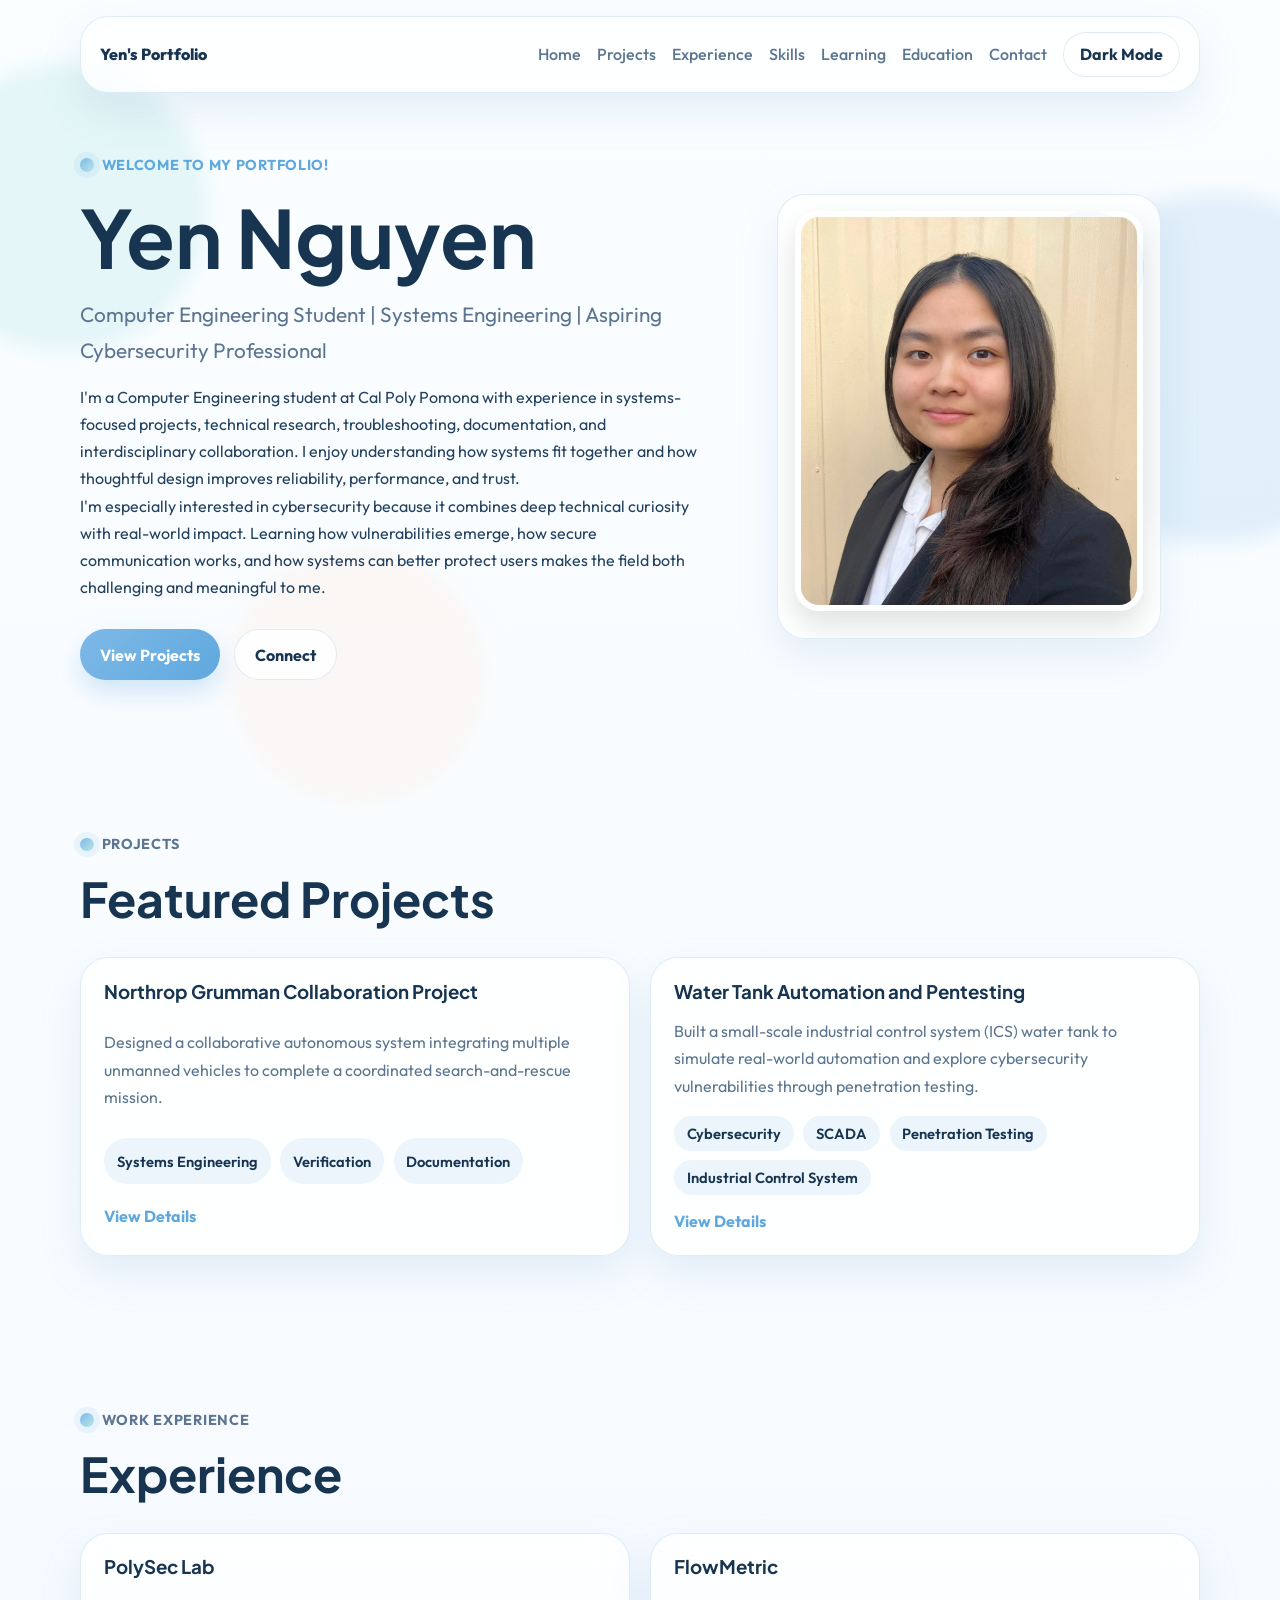
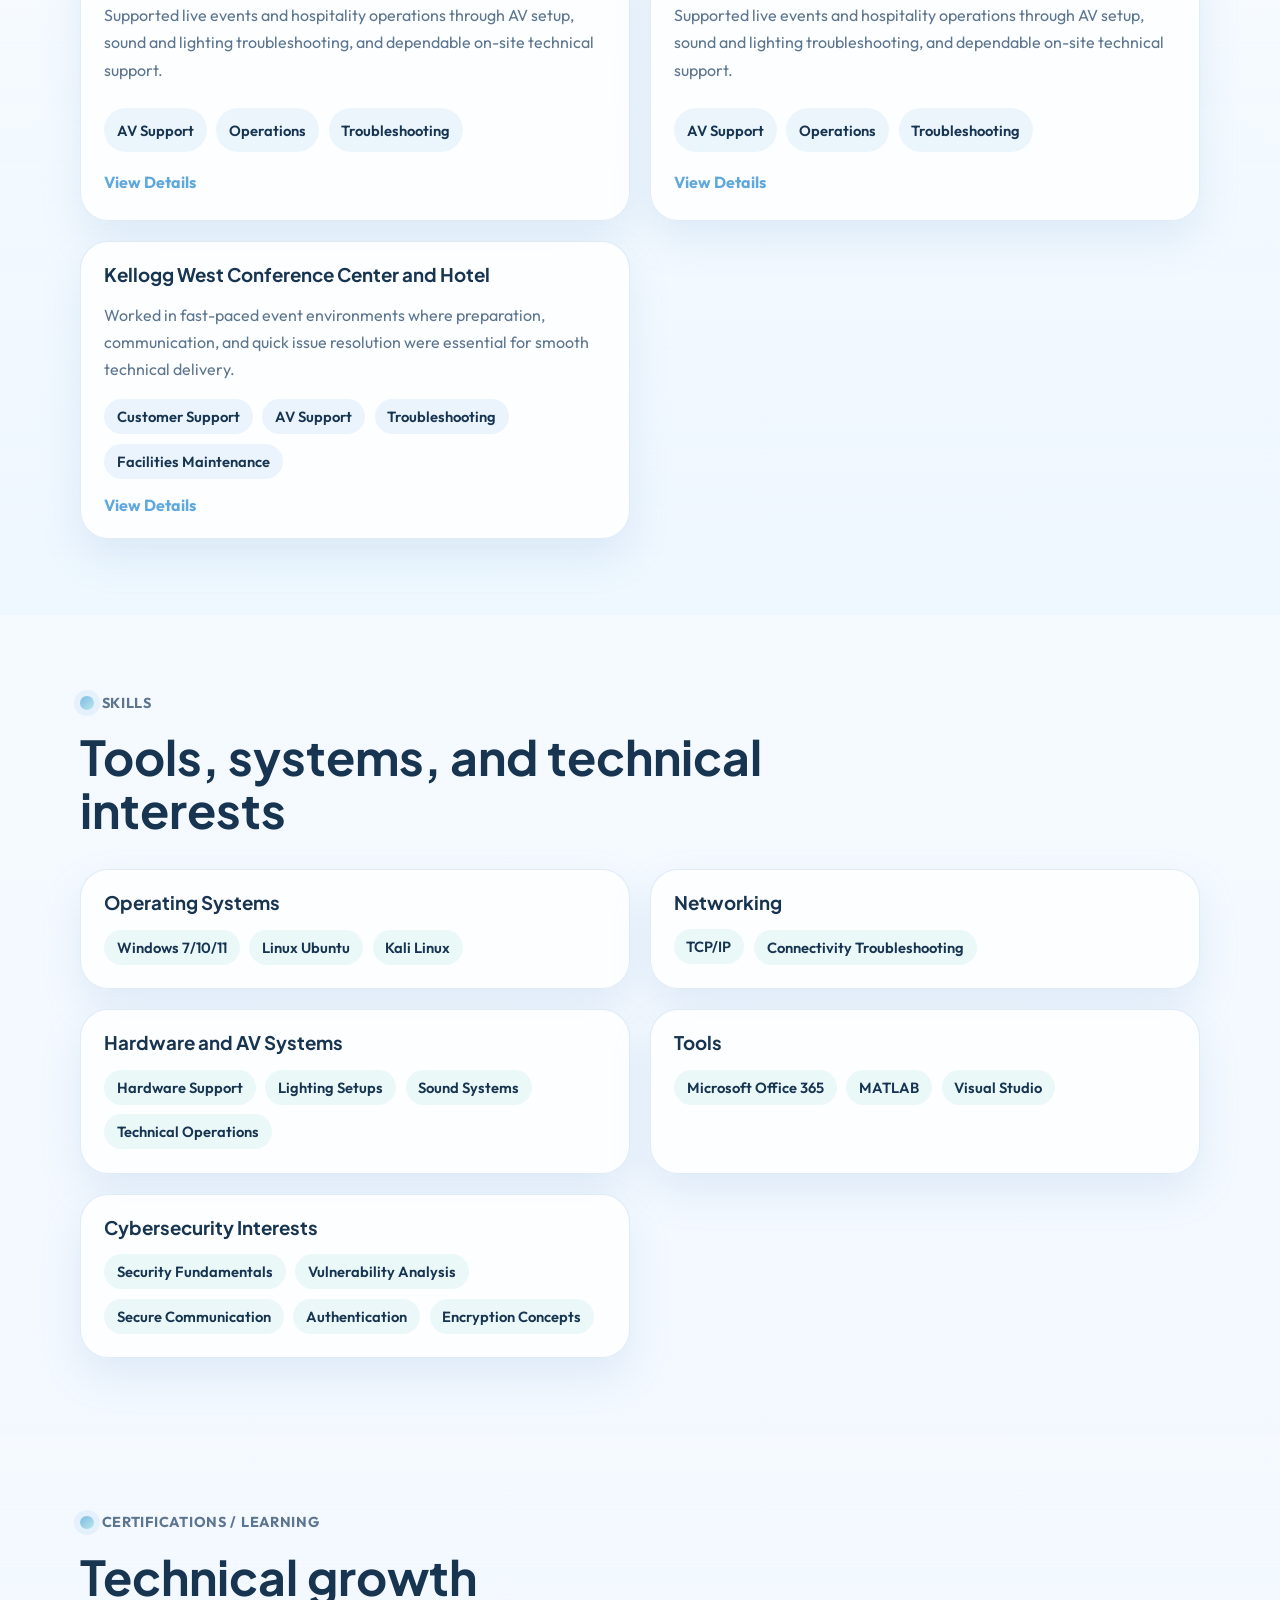
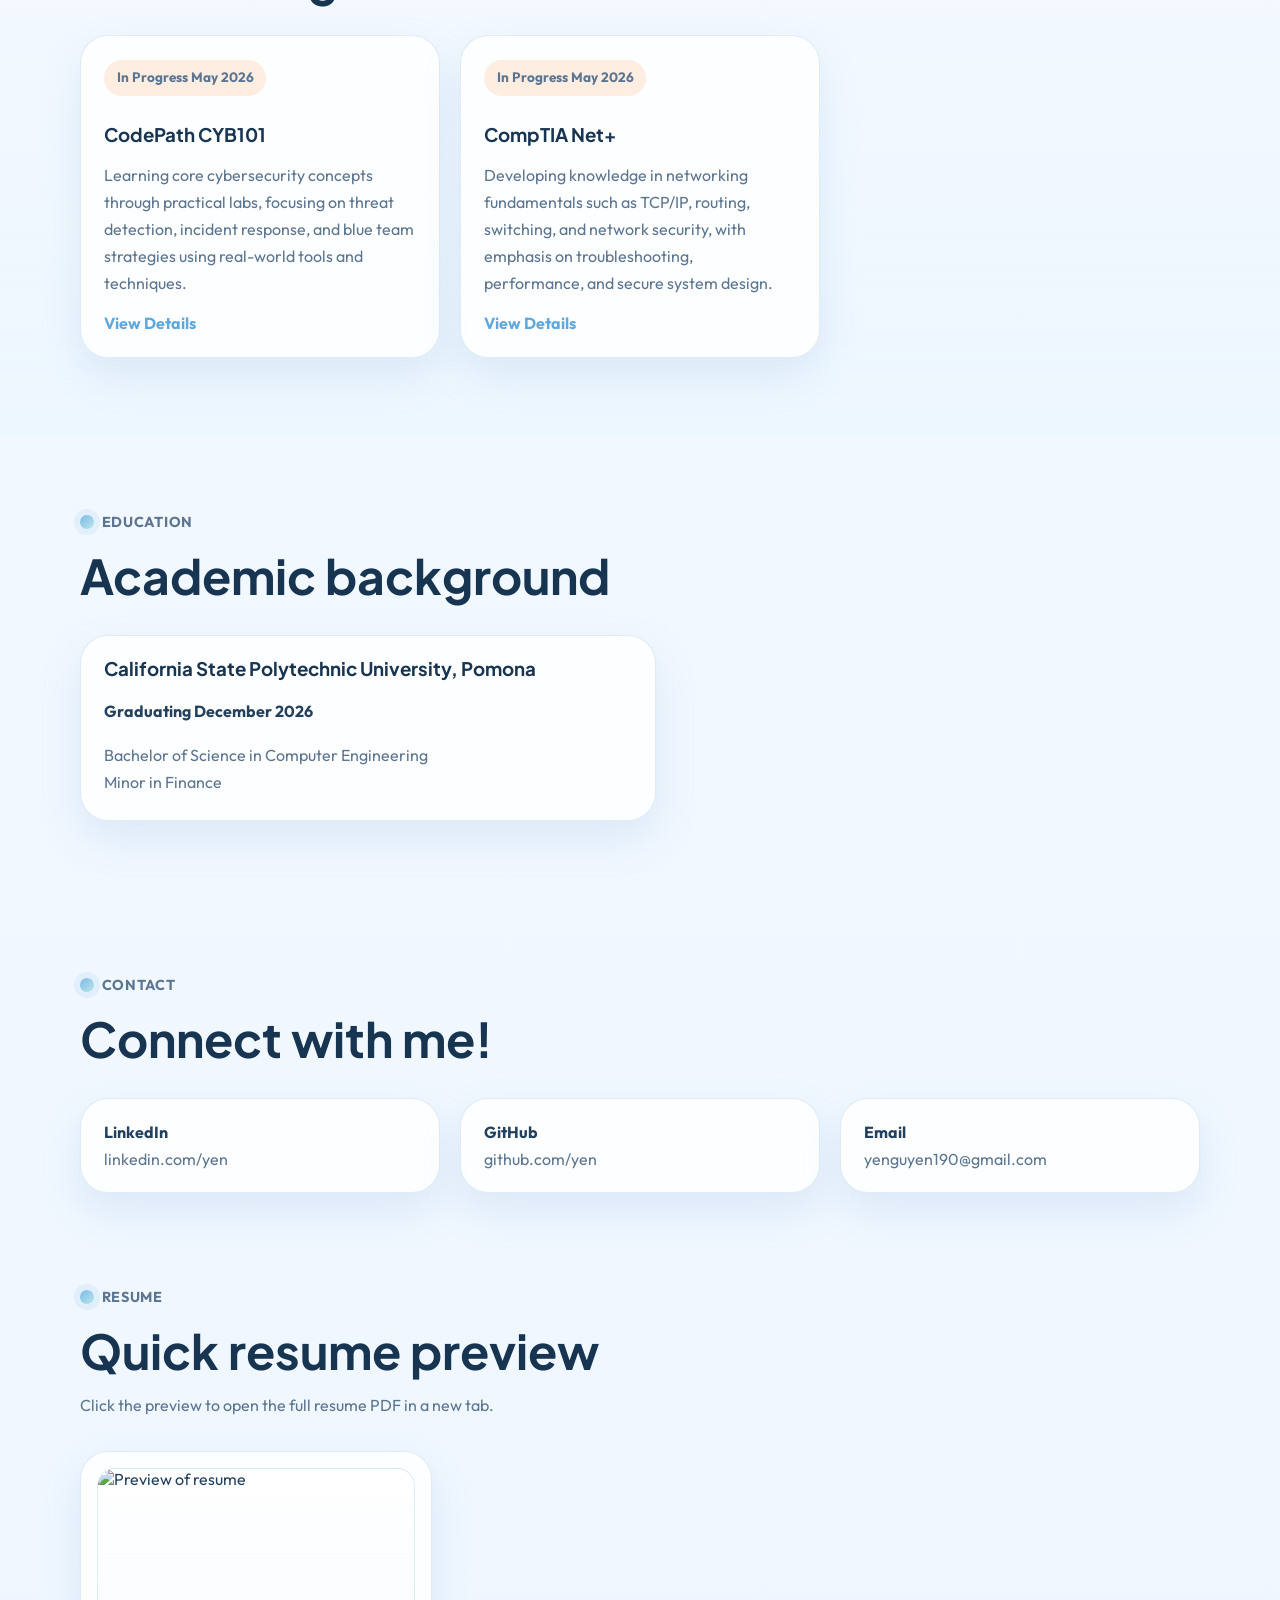
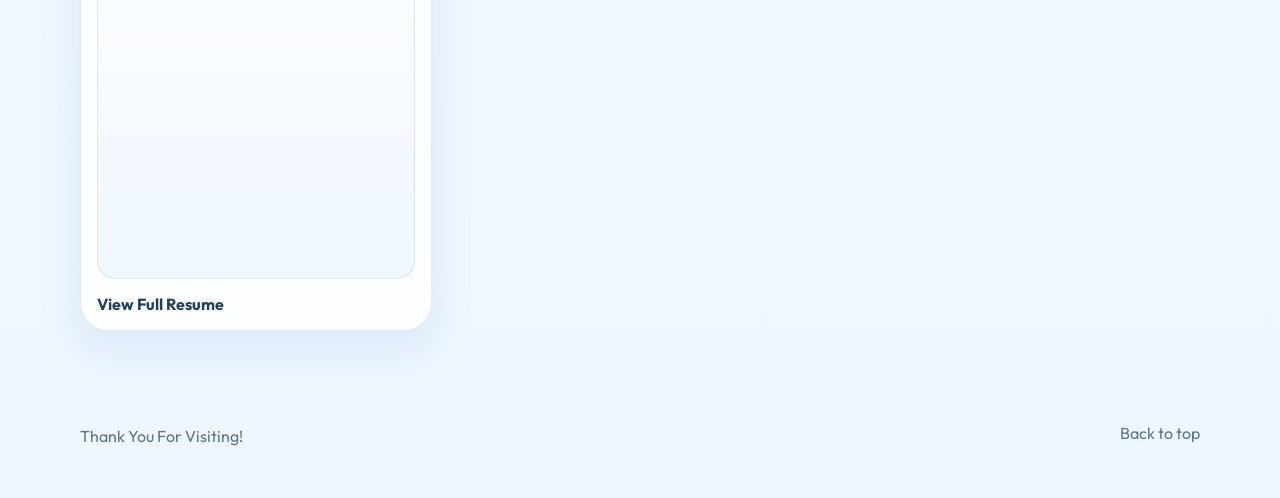
==== portfolio/index.html @ 284ea5b6 "Add files via upload" ====
<!doctype html>
<html lang="en">
  <head>
    <meta charset="UTF-8" />
    <meta name="viewport" content="width=device-width, initial-scale=1.0" />
    <meta
      name="description"
      content="Portfolio Website"
    />
    <title>Yen Nguyen Portfolio</title>
    <link rel="preconnect" href="https://fonts.googleapis.com" />
    <link rel="preconnect" href="https://fonts.gstatic.com" crossorigin />
    <link
      href="https://fonts.googleapis.com/css2?family=Outfit:wght@300;400;500;600;700&family=Plus+Jakarta+Sans:wght@500;700;800&display=swap"
      rel="stylesheet"
    />
    <link rel="stylesheet" href="./style.css" />
  </head>
  <body>
    <div class="page-bg" aria-hidden="true">
      <span class="blob blob-one"></span>
      <span class="blob blob-two"></span>
      <span class="blob blob-three"></span>
    </div>

    <header class="site-header">
      <nav class="nav container" aria-label="Primary">
        <a class="brand" href="#home">Yen's Portfolio</a>
        <div class="nav-links" id="nav-links">
          <a href="#home">Home</a>
          <a href="#projects">Projects</a>
          <a href="#experience">Experience</a>
          <a href="#skills">Skills</a>
          <a href="#learning">Learning</a>
          <a href="#education">Education</a>
          <a href="#contact">Contact</a>
        </div>
        <div class="nav-actions">
          <button class="theme-toggle" type="button" aria-label="Toggle color theme">
            <span class="theme-toggle-text">Dark Mode</span>
          </button>
          <button class="menu-toggle" type="button" aria-expanded="false" aria-controls="nav-links">
            <span></span>
            <span></span>
            <span></span>
            <span class="sr-only">Open navigation</span>
          </button>
        </div>
      </nav>
    </header>

    <main>
      <section class="hero section" id="home">
        <div class="container hero-layout">
          <div class="hero-copy">
            <p class="eyebrow">Welcome to my portfolio!</p>
            <h1>Yen Nguyen</h1>
            <p class="hero-title">
              Computer Engineering Student | Systems Engineering | Aspiring Cybersecurity Professional
            </p>
            <p class="hero-text">
              I'm a Computer Engineering student at Cal Poly Pomona with experience in systems-focused
              projects, technical research, troubleshooting, documentation, and interdisciplinary
              collaboration. I enjoy understanding how systems fit together and how thoughtful design
              improves reliability, performance, and trust.
            </p>
            <p class="hero-text">
              I'm especially interested in cybersecurity because it combines deep technical curiosity
              with real-world impact. Learning how vulnerabilities emerge, how secure communication
              works, and how systems can better protect users makes the field both challenging and
              meaningful to me.
            </p>
            <div class="hero-actions">
              <a class="button button-primary" href="#projects">View Projects</a>
              <a class="button button-secondary" href="#contact">Connect</a>
            </div>
          </div>

          <div class="hero-art" aria-hidden="true">
            <div class="avatar-card">
              <div class="avatar-circle"></div>
              <img
                class="avatar-headshot"
                src="./images/headshot/Headshot1.jpg"
                alt="Headshot of Yen Nguyen"
              />
            </div>
          </div>
        </div>
      </section>

      <section class="section" id="projects">
        <div class="container">
          <div class="section-heading">
            <p class="eyebrow">Projects</p>
            <h2>Featured Projects</h2>
          </div>

          <div class="projects-grid">
            <article class="project-card">
              <h3>Northrop Grumman Collaboration Project</h3>
              <p>
               Designed a collaborative autonomous system integrating multiple unmanned vehicles to complete a coordinated search-and-rescue mission.
              </p>
              <div class="tags">
                <span>Systems Engineering</span>
                <span>Verification</span>
                <span>Documentation</span>
              </div>
              <button class="project-button" type="button" data-collection="projects" data-key="northrop">View Details</button>
            </article>

            <article class="project-card">
              <h3>Water Tank Automation and Pentesting </h3>
              <p>
                Built a small-scale industrial control system (ICS) water tank to simulate real-world automation and explore cybersecurity vulnerabilities through penetration testing.
              </p>
              <div class="tags">
                <span>Cybersecurity</span>
                <span>SCADA</span>
                <span>Penetration Testing</span>
                <span>Industrial Control System</span>
              </div>
              <button class="project-button" type="button" data-collection="projects" data-key="WaterTank">View Details</button>
            </article>

          
          </div>
        </div>
      </section>

      <section class="section section-soft" id="experience">
        <div class="container">
          <div class="section-heading">
            <p class="eyebrow">Work Experience</p>
            <h2>Experience</h2>
          </div>

          <div class="projects-grid">
            <article class="project-card">
              <h3>PolySec Lab</h3>
              <p>
                Supported live events and hospitality operations through AV setup, sound and lighting
                troubleshooting, and dependable on-site technical support.
              </p>
              <div class="tags">
                <span>AV Support</span>
                <span>Operations</span>
                <span>Troubleshooting</span>
              </div>
              <button class="project-button" type="button" data-collection="experience" data-key="PolySec">
                View Details
              </button>
            </article>
            
            <article class="project-card">
              <h3>FlowMetric</h3>
              <p>
                Supported live events and hospitality operations through AV setup, sound and lighting
                troubleshooting, and dependable on-site technical support.
              </p>
              <div class="tags">
                <span>AV Support</span>
                <span>Operations</span>
                <span>Troubleshooting</span>
              </div>
              <button class="project-button" type="button" data-collection="experience" data-key="FlowMetric">
                View Details
              </button>
            </article>

            <article class="project-card">
              <h3>Kellogg West Conference Center and Hotel</h3>
              <p>
                Worked in fast-paced event environments where preparation, communication, and quick
                issue resolution were essential for smooth technical delivery.
              </p>
              <div class="tags">
                <span>Customer Support</span>
                <span>AV Support</span>
                <span>Troubleshooting</span>
                <span>Facilities Maintenance</span>
              </div>
              <button class="project-button" type="button" data-collection="experience" data-key="kelloggWork">
                View Details
              </button>
            </article>
          </div>
        </div>
      </section>

      <section class="section" id="skills">
        <div class="container">
          <div class="section-heading">
            <p class="eyebrow">Skills</p>
            <h2>Tools, systems, and technical interests</h2>
          </div>
          <div class="skills-grid">
            <article class="content-card">
              <h3>Operating Systems</h3>
              <div class="tags tags-soft">
                <span>Windows 7/10/11</span>
                <span>Linux Ubuntu</span>
                <span>Kali Linux</span>
              </div>
            </article>
            <article class="content-card">
              <h3>Networking</h3>
              <div class="tags tags-soft">
                <span>TCP/IP</span>
                <span>Connectivity Troubleshooting</span>
              </div>
            </article>
            <article class="content-card">
              <h3>Hardware and AV Systems</h3>
              <div class="tags tags-soft">
                <span>Hardware Support</span>
                <span>Lighting Setups</span>
                <span>Sound Systems</span>
                <span>Technical Operations</span>
              </div>
            </article>
            <article class="content-card">
              <h3>Tools</h3>
              <div class="tags tags-soft">
                <span>Microsoft Office 365</span>
                <span>MATLAB</span>
                <span>Visual Studio</span>
              </div>
            </article>
            <article class="content-card">
              <h3>Cybersecurity Interests</h3>
              <div class="tags tags-soft">
                <span>Security Fundamentals</span>
                <span>Vulnerability Analysis</span>
                <span>Secure Communication</span>
                <span>Authentication</span>
                <span>Encryption Concepts</span>
              </div>
            </article>
          </div>
        </div>
      </section>

      <section class="section section-soft" id="learning">
        <div class="container">
          <div class="section-heading">
            <p class="eyebrow">Certifications / Learning</p>
            <h2>Technical growth</h2>
          </div>
          <div class="learning-grid">
            <article class="project-card project-card--compact">
              <p class="status-pill">In Progress May 2026</p>
              <h3>CodePath CYB101</h3>
              <p>Learning core cybersecurity concepts through practical labs, focusing on threat detection, incident response, and blue team strategies using real-world tools and techniques.</p>
              <button class="project-button" type="button" data-collection="certifications" data-key="codepath">
                View Details
              </button>
            </article>
             <article class="project-card project-card--compact">
                <p class="status-pill">In Progress May 2026</p>
                <h3>CompTIA Net+</h3>
                <p>Developing knowledge in networking fundamentals such as TCP/IP, routing, switching, and network security, with emphasis on troubleshooting, performance, and secure system design.</p>
                <button class="project-button" type="button" data-collection="certifications" data-key="networkPlus">
                  View Details
                </button>
              </article>
            </div>
          </div>
        </section>

      <section class="section" id="education">
        <div class="container">
          <div class="section-heading">
            <p class="eyebrow">Education</p>
            <h2>Academic background</h2>
          </div>
          <article class="content-card education-card">
            <h3>California State Polytechnic University, Pomona</h3>    
            <h4>Graduating December 2026</h4>
            <p>Bachelor of Science in Computer Engineering</p>
            <p>Minor in Finance</p>
          </article>
        </div>
      </section>

      <section class="section" id="contact">
        <div class="container">
          <div class="section-heading">
            <p class="eyebrow">Contact</p>
            <h2>Connect with me!</h2>
          </div>
          <div class="contact-grid">
            <a class="contact-card" href="https://www.linkedin.com/in/yen-nguyen-023325245/" target="_blank" rel="noreferrer">
              <strong>LinkedIn</strong>
              <span>linkedin.com/yen</span>
            </a>
            <a class="contact-card" href="https://github.com/fork1y" target="_blank" rel="noreferrer">
              <strong>GitHub</strong>
              <span>github.com/yen</span>
            </a>
            <a class="contact-card" href="mailto:yenguyen190@gmail.com">
              <strong>Email</strong>
              <span>yenguyen190@gmail.com</span>
            </a>
          </div>
        </div>
      </section>

      <section class="section section-resume" id="resume">
        <div class="container">
          <div class="section-heading">
            <p class="eyebrow">Resume</p>
            <h2>Quick resume preview</h2>
            <p>Click the preview to open the full resume PDF in a new tab.</p>
          </div>
          <div class="resume-wrap">
            <a class="resume-card" href="./assets/resume.pdf" target="_blank" rel="noreferrer">
              <img
                class="resume-preview"
                src="./assets/resume-preview.png"
                alt="Preview of resume"
              />
              <div class="resume-copy">
                <strong>View Full Resume</strong>
              </div>
            </a>
          </div>
        </div>
      </section>
    </main>

    <footer class="site-footer">
      <div class="container footer-inner">
        <p>Thank You For Visiting!</p>
        <a href="#home">Back to top</a>
      </div>
    </footer>

    <div class="modal hidden" id="project-modal" aria-hidden="true">
      <div class="modal-backdrop" data-close-modal="true"></div>
      <div class="modal-panel" role="dialog" aria-modal="true" aria-labelledby="modal-title">
        <button class="modal-close" type="button" data-close-modal="true" aria-label="Close project details">
          x
        </button>
        <p class="eyebrow">Experience</p>
        <h2 id="modal-title"></h2>
        <div id="modal-content"></div>
      </div>
    </div>

    <div class="image-lightbox hidden" id="image-lightbox" aria-hidden="true">
      <div class="image-lightbox__backdrop" data-close-lightbox="true"></div>
      <div class="image-lightbox__panel" role="dialog" aria-modal="true" aria-label="Expanded project image">
        <button class="image-lightbox__close" type="button" data-close-lightbox="true" aria-label="Close image viewer">
          x
        </button>
        <button class="image-lightbox__nav image-lightbox__nav--prev" type="button" id="lightbox-prev" aria-label="Previous image">
          &#8249;
        </button>
        <img id="lightbox-image" class="image-lightbox__image" src="" alt="" />
        <button class="image-lightbox__nav image-lightbox__nav--next" type="button" id="lightbox-next" aria-label="Next image">
          &#8250;
        </button>
      </div>
    </div>
  
    <script src="./script.js"></script>
  </body>
</html>
---- portfolio/style.css ----
:root {
  --bg: #f5fbff;
  --bg-soft: #ebf6ff;
  --surface: rgba(255, 255, 255, 0.82);
  --surface-strong: #ffffff;
  --line: rgba(117, 170, 207, 0.22);
  --text: #23415f;
  --text-soft: #5c7590;
  --heading: #173451;
  --blue: #7eb9e7;
  --blue-strong: #5fa8de;
  --mint: #b9e7e7;
  --peach: #ffe1cb;
  --shadow: 0 18px 40px rgba(110, 164, 205, 0.16);
  --radius-lg: 28px;
  --radius-md: 22px;
  --radius-pill: 999px;
  --container: min(1120px, calc(100% - 2rem));
}

body.dark-theme {
  --bg: #0f1b2b;
  --bg-soft: #162437;
  --surface: rgba(21, 34, 52, 0.84);
  --surface-strong: #18273c;
  --line: rgba(142, 189, 227, 0.2);
  --text: #e5f1ff;
  --text-soft: #a5bdd5;
  --heading: #cfdff3;
  --blue: #8ec8f1;
  --blue-strong: #6db4e8;
  --mint: #7fd6d8;
  --peach: #f1bda5;
  --shadow: 0 22px 42px rgba(4, 10, 19, 0.34);
}

* {
  box-sizing: border-box;
}

html {
  scroll-behavior: smooth;
}

body {
  margin: 0;
  font-family: "Outfit", sans-serif;
  color: var(--text);
  background: linear-gradient(180deg, #fbfeff 0%, #f4f9ff 50%, #eef6ff 100%);
  transition: background 0.3s ease, color 0.3s ease;
}

body.dark-theme {
  background:
    radial-gradient(circle at top left, rgba(127, 214, 216, 0.08), transparent 24%),
    radial-gradient(circle at right 20% top 18%, rgba(142, 200, 241, 0.12), transparent 20%),
    linear-gradient(180deg, #0d1724 0%, #132033 55%, #18283d 100%);
}

body.modal-open {
  overflow: hidden;
}

a {
  color: inherit;
  text-decoration: none;
}

button,
input,
textarea,
select {
  font: inherit;
}

h1,
h2,
h3 {
  margin: 0;
  color: var(--heading);
  font-family: "Plus Jakarta Sans", sans-serif;
  line-height: 1.1;
}

p {
  margin: 0;
  line-height: 1.7;
}

.container {
  width: var(--container);
  margin: 0 auto;
}

.page-bg {
  position: fixed;
  inset: 0;
  z-index: -1;
  overflow: hidden;
}

.blob {
  position: absolute;
  border-radius: 50%;
  filter: blur(10px);
  transition: background 0.3s ease;
}

.blob-one {
  width: 18rem;
  height: 18rem;
  top: 4rem;
  left: -5rem;
  background: rgba(185, 231, 231, 0.35);
}

.blob-two {
  width: 22rem;
  height: 22rem;
  top: 12rem;
  right: -7rem;
  background: rgba(126, 185, 231, 0.2);
}

.blob-three {
  width: 16rem;
  height: 16rem;
  bottom: 6rem;
  left: 18%;
  background: rgba(255, 225, 203, 0.2);
}

body.dark-theme .blob-one {
  background: rgba(127, 214, 216, 0.14);
}

body.dark-theme .blob-two {
  background: rgba(126, 185, 231, 0.14);
}

body.dark-theme .blob-three {
  background: rgba(241, 189, 165, 0.1);
}

.site-header {
  position: sticky;
  top: 0;
  z-index: 20;
  padding-top: 1rem;
}

.nav {
  display: flex;
  align-items: center;
  justify-content: flex-start;
  gap: 1rem;
  padding: 0.95rem 1.2rem;
  border: 1px solid var(--line);
  border-radius: var(--radius-lg);
  background: rgba(255, 255, 255, 0.75);
  backdrop-filter: blur(16px);
  box-shadow: var(--shadow);
  transition: background 0.3s ease, border-color 0.3s ease, box-shadow 0.3s ease;
}

body.dark-theme .nav {
  background: rgba(16, 28, 43, 0.78);
}

.brand {
  font-weight: 800;
  color: var(--heading);
}

.nav-actions {
  display: flex;
  align-items: center;
  gap: 0.65rem;
}

.theme-toggle {
  border: 1px solid var(--line);
  background: rgba(255, 255, 255, 0.78);
  color: var(--heading);
  padding: 0.7rem 1rem;
  border-radius: var(--radius-pill);
  cursor: pointer;
  font-weight: 700;
  transition: transform 0.18s ease, background 0.3s ease, border-color 0.3s ease;
}

body.dark-theme .theme-toggle {
  background: rgba(24, 39, 60, 0.94);
}

.nav-links {
  display: flex;
  align-items: center;
  gap: 1rem;
  margin-left: auto;
}

.nav-links a {
  color: var(--text-soft);
  font-weight: 500;
  transition: color 0.18s ease, transform 0.18s ease;
}

.nav-links a:hover,
.nav-links a:focus-visible {
  color: var(--heading);
  transform: translateY(-1px);
}

.menu-toggle {
  display: none;
  border: 0;
  background: transparent;
  padding: 0.4rem;
  cursor: pointer;
}

.menu-toggle span {
  display: block;
  width: 1.4rem;
  height: 2px;
  margin: 0.22rem 0;
  background: var(--heading);
  border-radius: var(--radius-pill);
}

.sr-only {
  position: absolute;
  width: 1px;
  height: 1px;
  padding: 0;
  margin: -1px;
  overflow: hidden;
  clip: rect(0, 0, 0, 0);
  white-space: nowrap;
  border: 0;
}

.section {
  padding: 4.75rem 0;
}

.section-soft {
  background: linear-gradient(180deg, rgba(255, 255, 255, 0.18), rgba(235, 246, 255, 0.7));
  transition: background 0.3s ease;
}

body.dark-theme .section-soft {
  background: linear-gradient(180deg, rgba(17, 29, 44, 0.35), rgba(21, 36, 55, 0.8));
}

.eyebrow {
  display: inline-flex;
  align-items: center;
  gap: 0.5rem;
  margin-bottom: 1rem;
  font-size: 0.9rem;
  font-weight: 700;
  text-transform: uppercase;
  letter-spacing: 0.05em;
  color: var(--blue-strong);
}

.eyebrow::before {
  content: "";
  width: 0.85rem;
  height: 0.85rem;
  border-radius: 50%;
  background: linear-gradient(135deg, var(--blue), var(--mint));
  box-shadow: 0 0 0 6px rgba(126, 185, 231, 0.13);
}

.hero {
  padding-top: 3.75rem;
}

.hero-layout {
  display: grid;
  grid-template-columns: 1.15fr 0.85fr;
  gap: 2rem;
  align-items: center;
}

.hero-copy h1 {
  font-size: clamp(2.8rem, 7vw, 5rem);
  margin-bottom: 1rem;
}

.hero-title {
  font-size: clamp(1.05rem, 2vw, 1.3rem);
  color: var(--text-soft);
  margin-bottom: 1rem;
  max-width: 45rem;
}

.hero-text {
  max-width: 42rem;
}

.hero-text-soft {
  margin-top: 0.9rem;
  color: var(--text-soft);
}

.hero-actions {
  display: flex;
  flex-wrap: wrap;
  gap: 0.9rem;
  margin-top: 1.75rem;
}

.button {
  display: inline-flex;
  align-items: center;
  justify-content: center;
  padding: 0.9rem 1.25rem;
  border-radius: var(--radius-pill);
  font-weight: 700;
  transition: transform 0.18s ease, box-shadow 0.18s ease, background 0.3s ease;
}

.button:hover,
.button:focus-visible,
.project-button:hover,
.project-button:focus-visible,
.theme-toggle:hover,
.theme-toggle:focus-visible {
  transform: translateY(-2px);
}

.button-primary {
  color: #fff;
  background: linear-gradient(135deg, var(--blue), var(--blue-strong));
  box-shadow: 0 12px 26px rgba(95, 168, 222, 0.28);
}

.button-secondary {
  background: rgba(255, 255, 255, 0.85);
  border: 1px solid var(--line);
  color: var(--heading);
}

body.dark-theme .button-secondary {
  background: rgba(24, 39, 60, 0.92);
}

.hero-art {
  display: flex;
  justify-content: center;
}

.avatar-card,
.project-card,
.content-card,
.contact-card,
.modal-panel {
  border: 1px solid var(--line);
  border-radius: var(--radius-lg);
  background: var(--surface);
  box-shadow: var(--shadow);
  backdrop-filter: blur(16px);
  transition: background 0.3s ease, border-color 0.3s ease, box-shadow 0.3s ease;
}

.avatar-card {
    width: min(100%, 24rem);
    padding: 0.85rem;
    position: relative;
    overflow: hidden;
  }

.avatar-circle {
  width: 7rem;
  height: 7rem;
  border-radius: 50%;
  background: rgba(126, 185, 231, 0.18);
  position: absolute;
  right: 1rem;
  top: 1rem;
}

body.dark-theme .avatar-circle {
  background: rgba(126, 185, 231, 0.12);
}

.avatar-face {
  width: 11rem;
  height: 11rem;
  margin: 2.2rem auto 1rem;
  border-radius: 44% 44% 48% 48%;
  background:
    radial-gradient(circle at 33% 42%, #173451 0 5px, transparent 6px),
    radial-gradient(circle at 67% 42%, #173451 0 5px, transparent 6px),
    linear-gradient(180deg, #fffaf4 0%, #ffe7d8 100%);
  box-shadow: inset 0 -18px 0 rgba(255, 217, 196, 0.85);
  position: relative;
}

.avatar-face::before {
  content: "";
  position: absolute;
  top: -1rem;
  left: 0.75rem;
  width: 9.5rem;
  height: 4rem;
  border-radius: 3rem 3rem 2rem 2rem;
  background: #6c94bd;
}

.avatar-face::after {
  content: "";
  position: absolute;
  left: 3.6rem;
  bottom: 2.2rem;
  width: 3rem;
  height: 0.9rem;
  border-bottom: 4px solid #df8f92;
  border-radius: 0 0 1rem 1rem;
}

.avatar-headshot {
    display: block;
    width: 98%;
    height: 25rem;
    margin: 0.15rem auto 0.85rem;
    object-fit: cover;
    object-position: center top;
    border-radius: 24px;
  border: 6px solid rgba(255, 255, 255, 0.55);
  box-shadow: 0 14px 30px rgba(0, 0, 0, 0.12);
  position: relative;
  z-index: 1;
}

body.dark-theme .avatar-headshot {
  border-color: rgba(255, 255, 255, 0.18);
}

.avatar-note {
  display: grid;
  gap: 0.35rem;
  padding: 1rem;
  border-radius: var(--radius-md);
  background: rgba(255, 255, 255, 0.86);
  transition: background 0.3s ease;
}

body.dark-theme .avatar-note {
  background: rgba(22, 36, 55, 0.9);
}

.avatar-note span,
.section-heading p,
.project-card p,
.content-card p,
.contact-card span,
.modal-copy p,
.modal-copy li {
  color: var(--text-soft);
}

.section-heading {
  max-width: 45rem;
  margin-bottom: 2rem;
}

.section-heading h2 {
  font-size: clamp(2rem, 4vw, 3rem);
  margin-bottom: 0.85rem;
}

.projects-grid,
.skills-grid,
.learning-grid,
.contact-grid {
  display: grid;
  gap: 1.25rem;
}

.projects-grid,
.skills-grid {
  grid-template-columns: repeat(2, minmax(0, 1fr));
}

.learning-grid,
.contact-grid {
  grid-template-columns: repeat(3, minmax(0, 1fr));
}

.project-card,
.content-card,
.contact-card {
  padding: 1.45rem;
}

.project-card {
  display: grid;
  gap: 1rem;
  min-height: 18rem;
  transition: transform 0.2s ease, box-shadow 0.2s ease;
}

.project-card:hover {
  transform: translateY(-5px);
}

.skills-grid .content-card h3 {
  margin-bottom: 1rem;
}

.project-card--compact {
  min-height: auto;
}

.tags {
  display: flex;
  flex-wrap: wrap;
  gap: 0.6rem;
}

.tags span {
  display: inline-flex;
  align-items: center;
  padding: 0.5rem 0.8rem;
  border-radius: var(--radius-pill);
  background: rgba(126, 185, 231, 0.14);
  color: var(--heading);
  font-size: 0.92rem;
  font-weight: 600;
}

.tags-soft span {
  background: rgba(185, 231, 231, 0.28);
}

body.dark-theme .tags span {
  background: rgba(142, 200, 241, 0.16);
}

body.dark-theme .tags-soft span {
  background: rgba(127, 214, 216, 0.14);
}

.project-button,
.modal-close {
  border: 0;
  cursor: pointer;
}

.project-button {
  width: fit-content;
  padding: 0;
  background: transparent;
  color: var(--blue-strong);
  font-weight: 700;
}

.prose-card {
  display: grid;
  gap: 1rem;
}

.status-pill {
  display: inline-flex;
  width: fit-content;
  margin-bottom: 0.8rem;
  padding: 0.42rem 0.78rem;
  border-radius: var(--radius-pill);
  background: rgba(255, 225, 203, 0.58);
  color: var(--heading);
  font-size: 0.85rem;
  font-weight: 700;
}

body.dark-theme .status-pill {
  background: rgba(241, 189, 165, 0.16);
}

.education-card {
  max-width: 36rem;
}

.section-resume {
  padding-top: 1rem;
}

.resume-wrap {
  max-width: 22rem;
}

.resume-card {
  display: grid;
  gap: 0.9rem;
  padding: 1rem;
  border: 1px solid var(--line);
  border-radius: var(--radius-lg);
  background: var(--surface);
  box-shadow: var(--shadow);
  backdrop-filter: blur(16px);
  transition: transform 0.18s ease, box-shadow 0.18s ease, background 0.3s ease;
}

.resume-card:hover,
.resume-card:focus-visible {
  transform: translateY(-4px);
}

.resume-preview {
  width: 100%;
  aspect-ratio: 8.5 / 11;
  object-fit: cover;
  border-radius: 18px;
  border: 1px solid var(--line);
  background:
    linear-gradient(180deg, rgba(255, 255, 255, 0.92), rgba(239, 246, 255, 0.95));
}

body.dark-theme .resume-preview {
  background:
    linear-gradient(180deg, rgba(28, 44, 66, 0.95), rgba(20, 33, 50, 0.98));
}

.resume-copy {
  display: grid;
  gap: 0.3rem;
}

.resume-copy span {
  color: var(--text-soft);
}

.contact-card {
  display: grid;
  gap: 0.4rem;
  transition: transform 0.18s ease;
}

.contact-card:hover,
.contact-card:focus-visible {
  transform: translateY(-4px);
}

.site-footer {
  padding: 0 0 2rem;
}

.footer-inner {
  display: flex;
  justify-content: space-between;
  gap: 1rem;
  padding: 1rem 0;
  color: var(--text-soft);
}

.modal.hidden {
  display: none;
}

.modal {
  position: fixed;
  inset: 0;
  z-index: 40;
}

.modal-backdrop {
  position: absolute;
  inset: 0;
  background: rgba(18, 37, 57, 0.45);
  backdrop-filter: blur(4px);
}

.modal-panel {
  position: relative;
  width: min(720px, calc(100% - 1.5rem));
  max-height: calc(100vh - 3rem);
  margin: 1.5rem auto;
  padding: 1.5rem;
  overflow: auto;
  background: rgba(255, 255, 255, 0.96);
}

body.dark-theme .modal-panel {
  background: rgba(21, 34, 52, 0.98);
}

.modal-close {
  position: absolute;
  top: 0.9rem;
  right: 0.9rem;
  width: 2.2rem;
  height: 2.2rem;
  border-radius: 50%;
  background: rgba(126, 185, 231, 0.14);
  color: var(--heading);
  font-size: 1rem;
  line-height: 1;
}

.modal-copy {
  display: grid;
  gap: 1rem;
}

.modal-copy h3 {
  font-size: 1.05rem;
}

.modal-copy ul {
  margin: 0;
  padding-left: 1.2rem;
}

@media (max-width: 920px) {
  .hero-layout,
  .projects-grid,
  .skills-grid,
  .learning-grid,
  .contact-grid {
    grid-template-columns: 1fr;
  }

  .hero-art {
    order: -1;
  }
}

@media (max-width: 760px) {
  .site-header {
    padding-top: 0.75rem;
  }

  .nav {
    flex-wrap: wrap;
  }

  .menu-toggle {
    display: block;
    margin-left: 0;
  }

  .nav-actions {
    margin-left: auto;
  }

  .theme-toggle {
    padding: 0.65rem 0.9rem;
  }

  .nav-links {
    display: none;
    width: 100%;
    flex-direction: column;
    align-items: flex-start;
    padding-top: 0.75rem;
  }

  .nav-links.open {
    display: flex;
  }

  .section {
    padding: 4rem 0;
  }

  .hero {
    padding-top: 2.75rem;
  }

  .footer-inner {
    flex-direction: column;
  }
}

.media-link {
  display: inline-flex;
  align-items: center;
  justify-content: center;
  margin-top: 0.35rem;
  padding: 0.75rem 1rem;
  border-radius: var(--radius-pill);
  background: linear-gradient(135deg, var(--blue), var(--blue-strong));
  color: #fff;
  font-weight: 700;
  transition: transform 0.18s ease, box-shadow 0.18s ease;
  box-shadow: 0 10px 22px rgba(95, 168, 222, 0.2);
}

.media-link:hover,
.media-link:focus-visible {
  transform: translateY(-2px);
}

.modal-gallery {
  display: grid;
  grid-template-columns: repeat(2, minmax(0, 1fr));
  gap: 0.9rem;
  margin-top: 0.5rem;
}

.gallery-item {
  display: block;
  padding: 0;
  border-radius: 20px;
  overflow: hidden;
  border: 1px solid var(--line);
  background: var(--surface-strong);
  box-shadow: var(--shadow);
  transition: transform 0.18s ease;
  cursor: pointer;
}

.gallery-item:hover,
.gallery-item:focus-visible {
  transform: translateY(-3px);
}

.gallery-item img {
  display: block;
  width: 100%;
  aspect-ratio: 4 / 3;
  object-fit: cover;
}

.image-lightbox.hidden {
  display: none;
}

.image-lightbox {
  position: fixed;
  inset: 0;
  z-index: 60;
}

.image-lightbox__backdrop {
  position: absolute;
  inset: 0;
  background: rgba(7, 15, 27, 0.82);
  backdrop-filter: blur(4px);
}

.image-lightbox__panel {
  position: relative;
  display: flex;
  align-items: center;
  justify-content: center;
  width: min(1100px, calc(100% - 8rem));
  height: calc(100vh - 2rem);
  margin: 1rem auto;
  padding: 1rem 0;
}

.image-lightbox__image {
  width: 100%;
  max-height: calc(100vh - 4rem);
  object-fit: contain;
  border-radius: 22px;
  box-shadow: 0 20px 45px rgba(0, 0, 0, 0.35);
}

.image-lightbox__close,
.image-lightbox__nav {
  border: 0;
  cursor: pointer;
  color: #fff;
}

.image-lightbox__close {
  position: fixed;
  top: 1rem;
  right: 1rem;
  width: 3.4rem;
  height: 3.4rem;
  border-radius: 50%;
  background: rgba(255, 255, 255, 0.12);
  font-size: 1.35rem;
  font-weight: 700;
  z-index: 62;
}

.image-lightbox__nav {
  position: fixed;
  top: 50%;
  transform: translateY(-50%);
  width: 3.8rem;
  height: 3.8rem;
  border-radius: 50%;
  background: rgba(255, 255, 255, 0.14);
  font-size: 2.5rem;
  line-height: 1;
  z-index: 62;
}

.image-lightbox__nav:disabled {
  opacity: 0.35;
  cursor: default;
}

.image-lightbox__nav--prev {
  left: 1.25rem;
}

.image-lightbox__nav--next {
  right: 1.25rem;
}

@media (max-width: 640px) {
  .modal-gallery {
    grid-template-columns: 1fr;
  }

  .image-lightbox__panel {
    width: calc(100% - 1rem);
    height: calc(100vh - 1rem);
  }
}
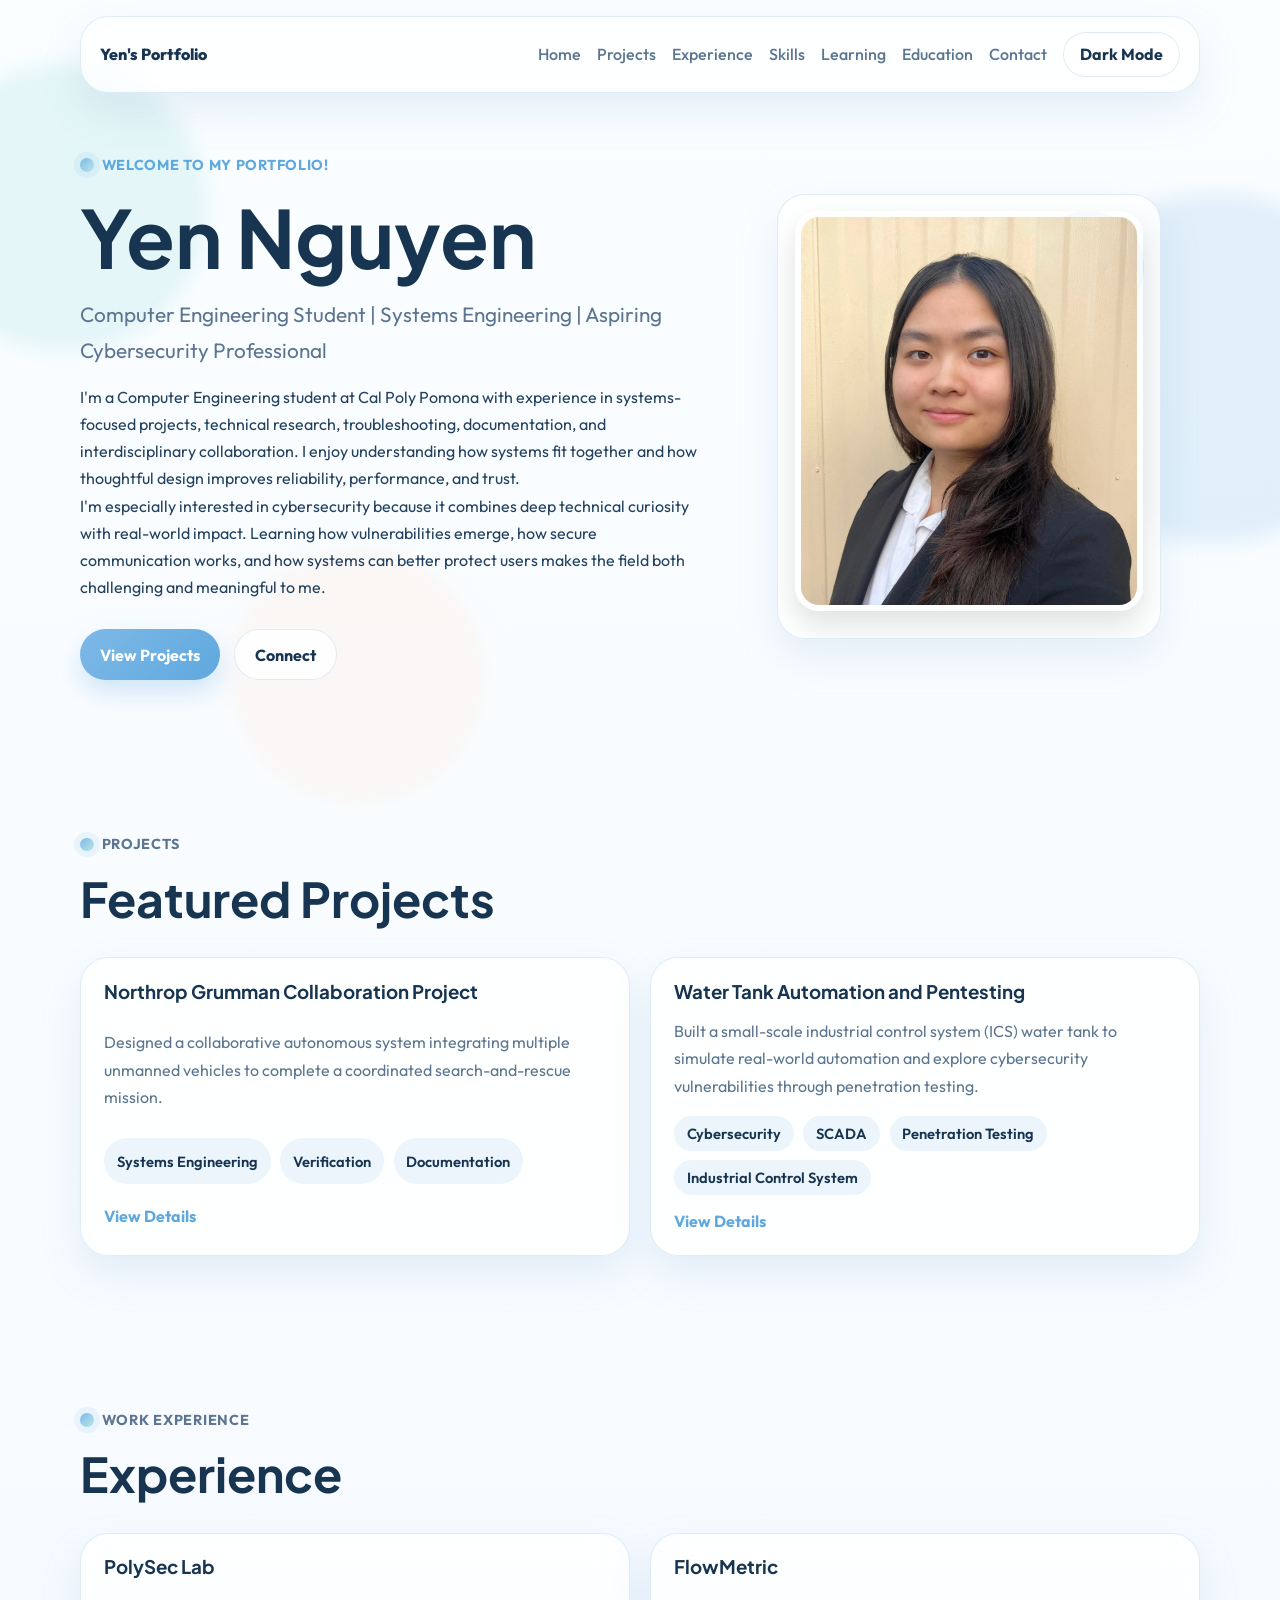
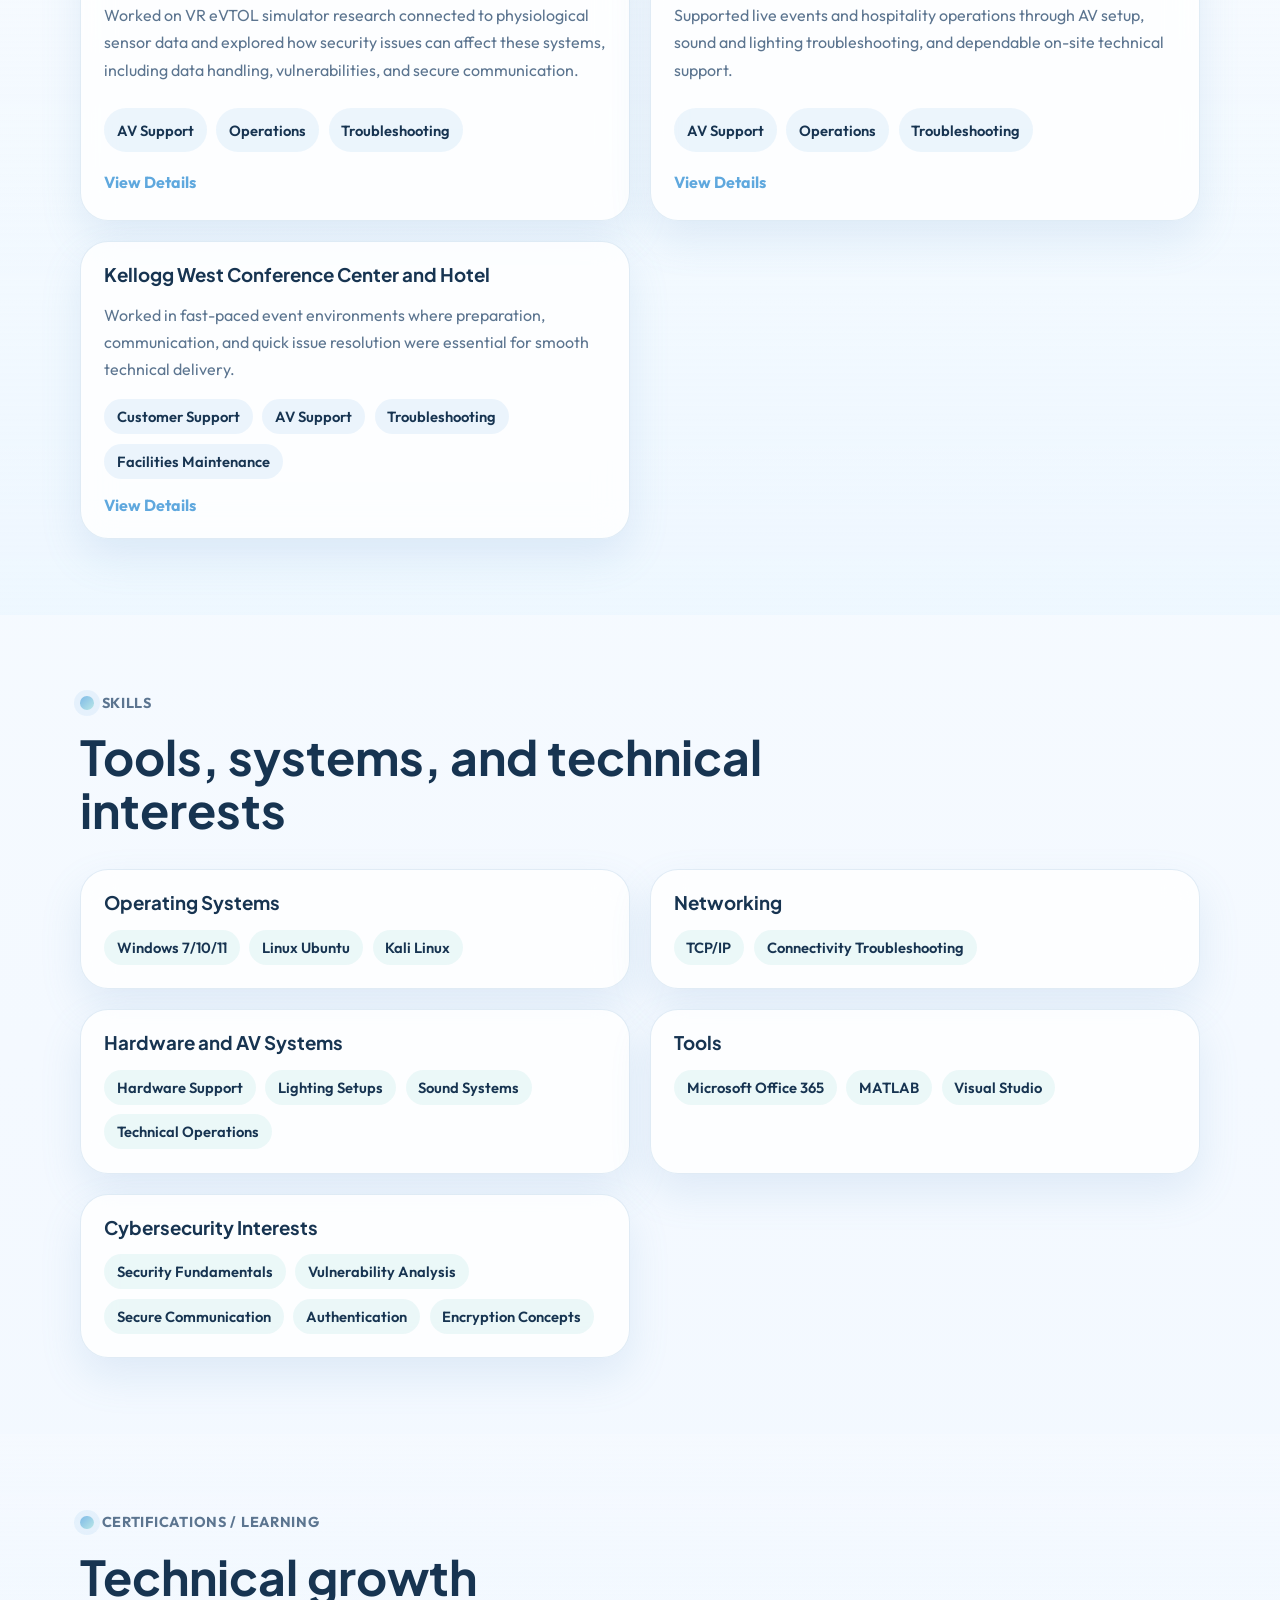
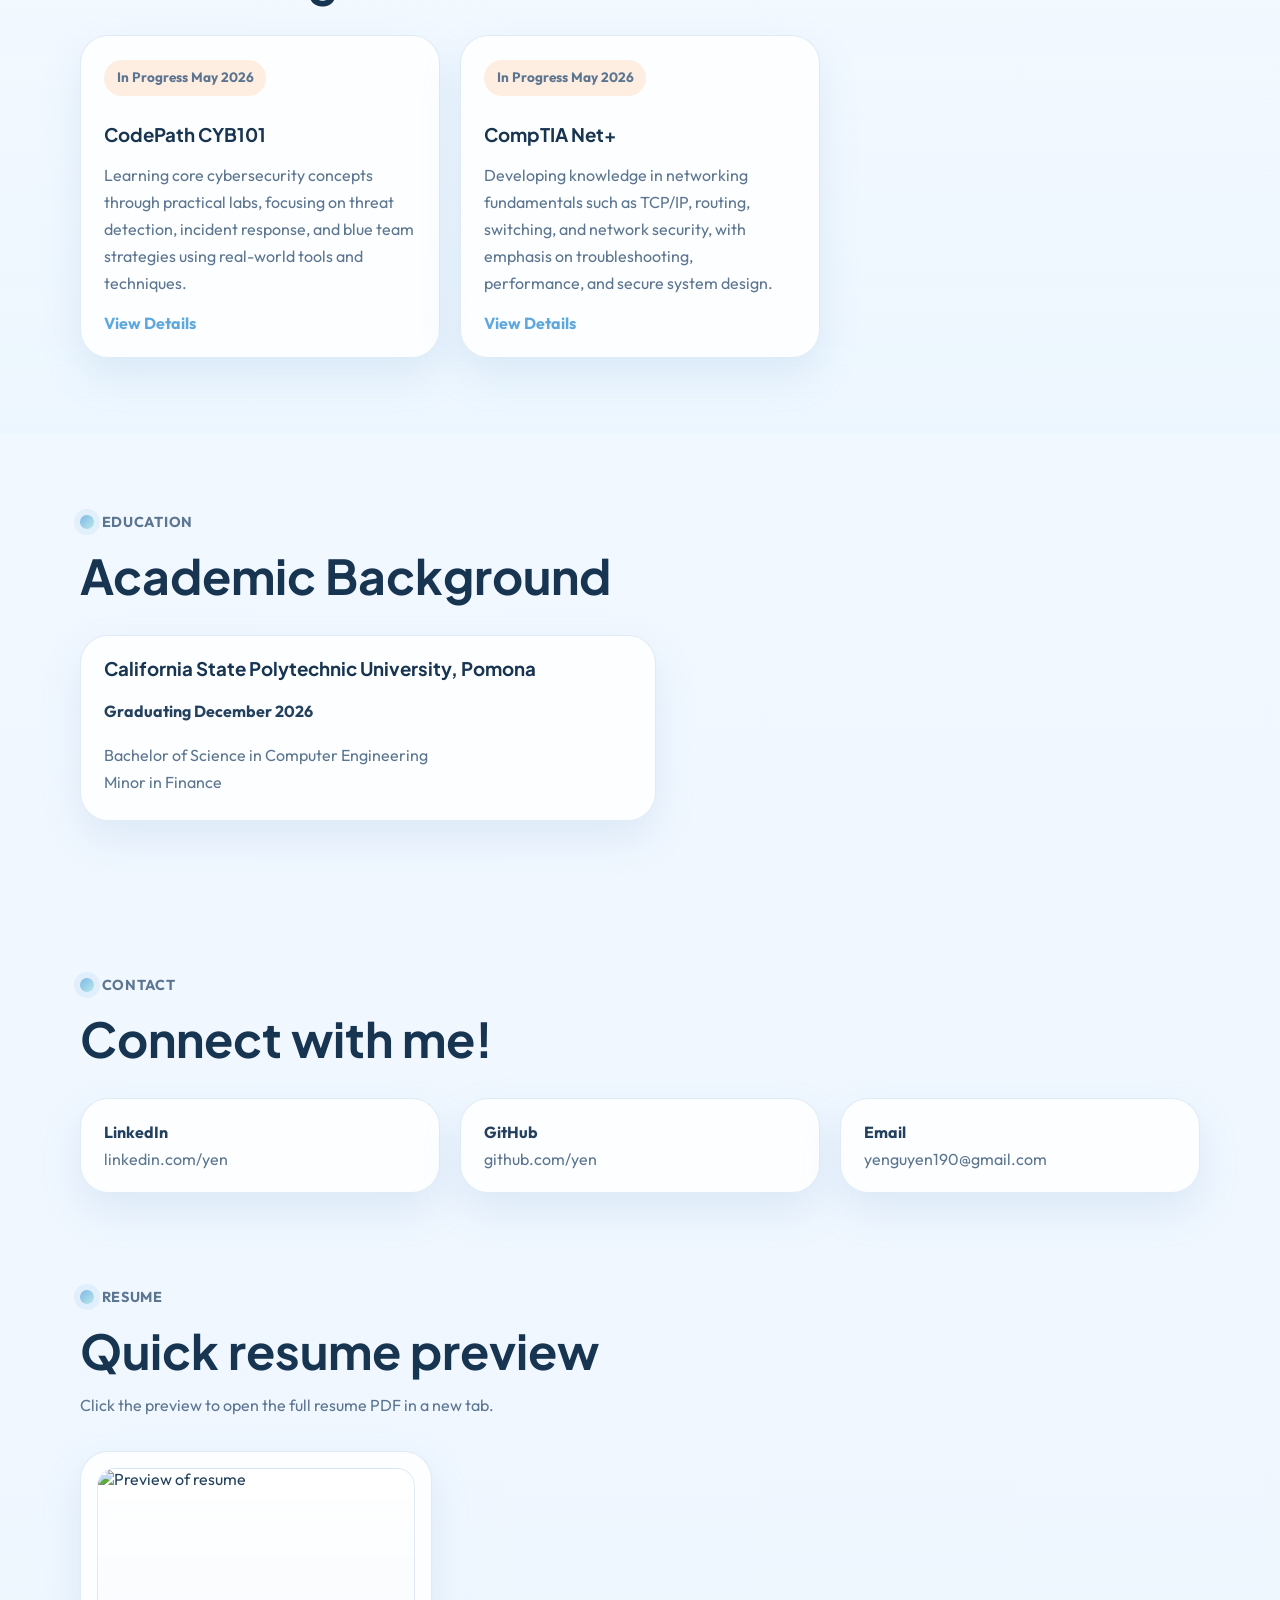
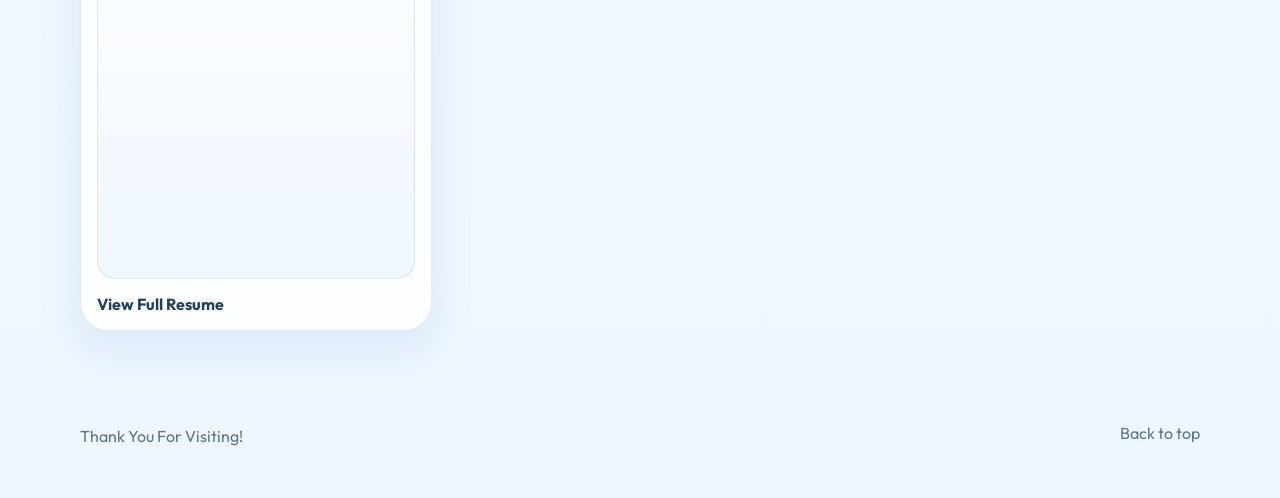
==== commit 7693ac9b: "Add files via upload" ====
--- a/portfolio/index.html
+++ b/portfolio/index.html
@@ -140,8 +140,7 @@
             <article class="project-card">
               <h3>PolySec Lab</h3>
               <p>
-                Supported live events and hospitality operations through AV setup, sound and lighting
-                troubleshooting, and dependable on-site technical support.
+                Worked on VR eVTOL simulator research connected to physiological sensor data and explored how security issues can affect these systems, including data handling, vulnerabilities, and secure communication.
               </p>
               <div class="tags">
                 <span>AV Support</span>
@@ -273,7 +272,7 @@
         <div class="container">
           <div class="section-heading">
             <p class="eyebrow">Education</p>
-            <h2>Academic background</h2>
+            <h2>Academic Background</h2>
           </div>
           <article class="content-card education-card">
             <h3>California State Polytechnic University, Pomona</h3>    
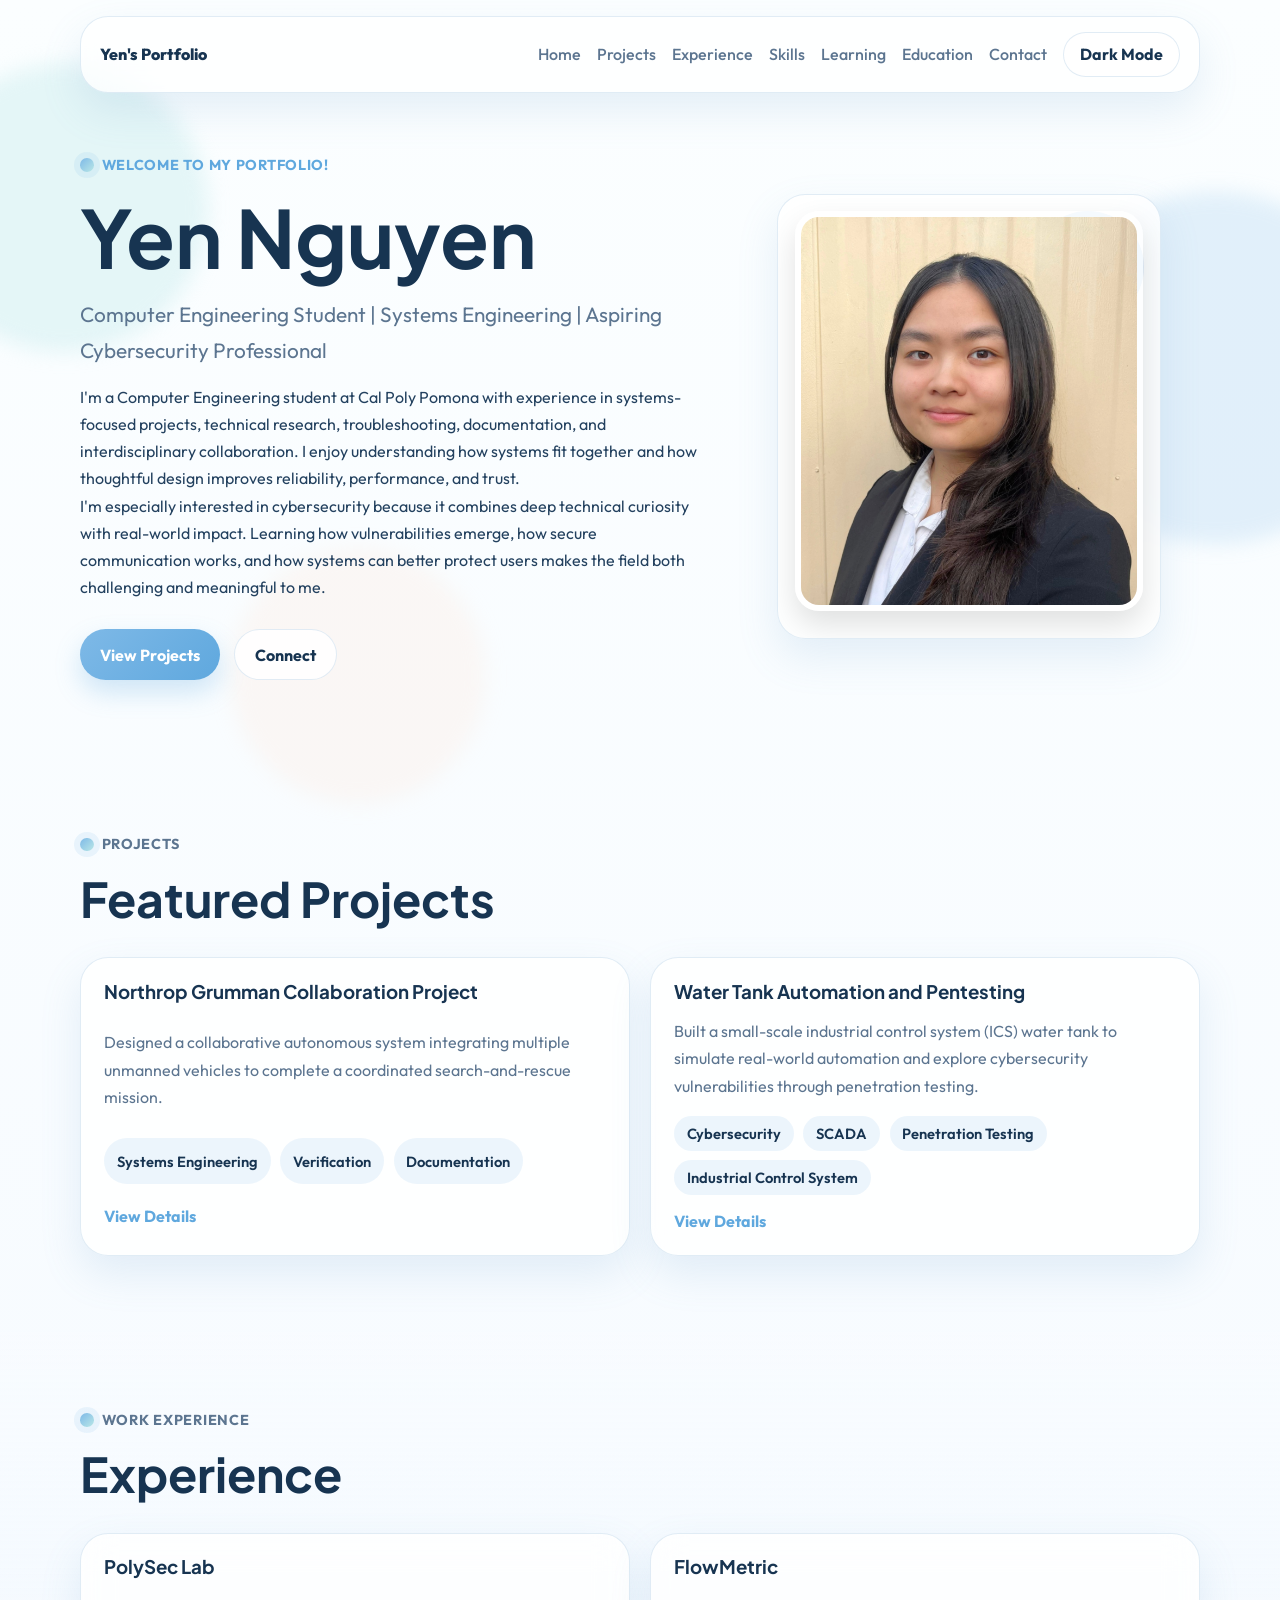
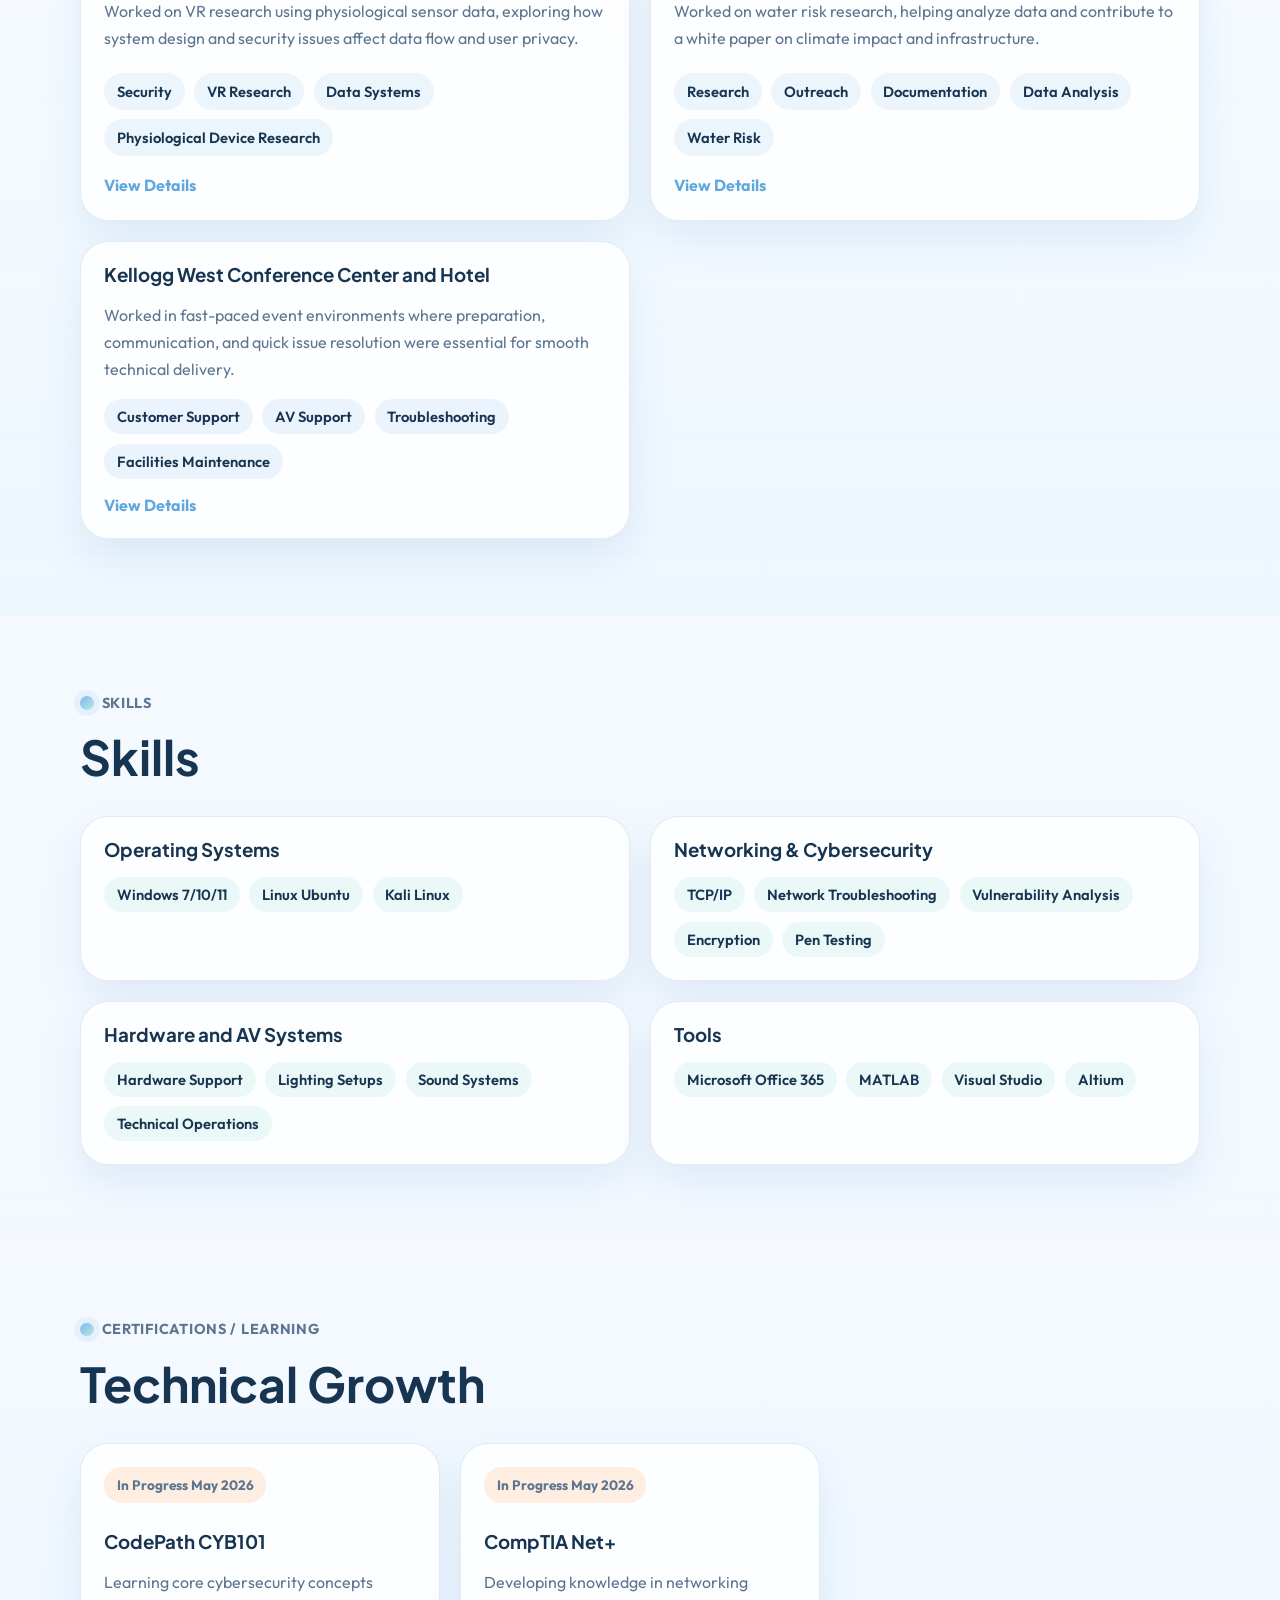
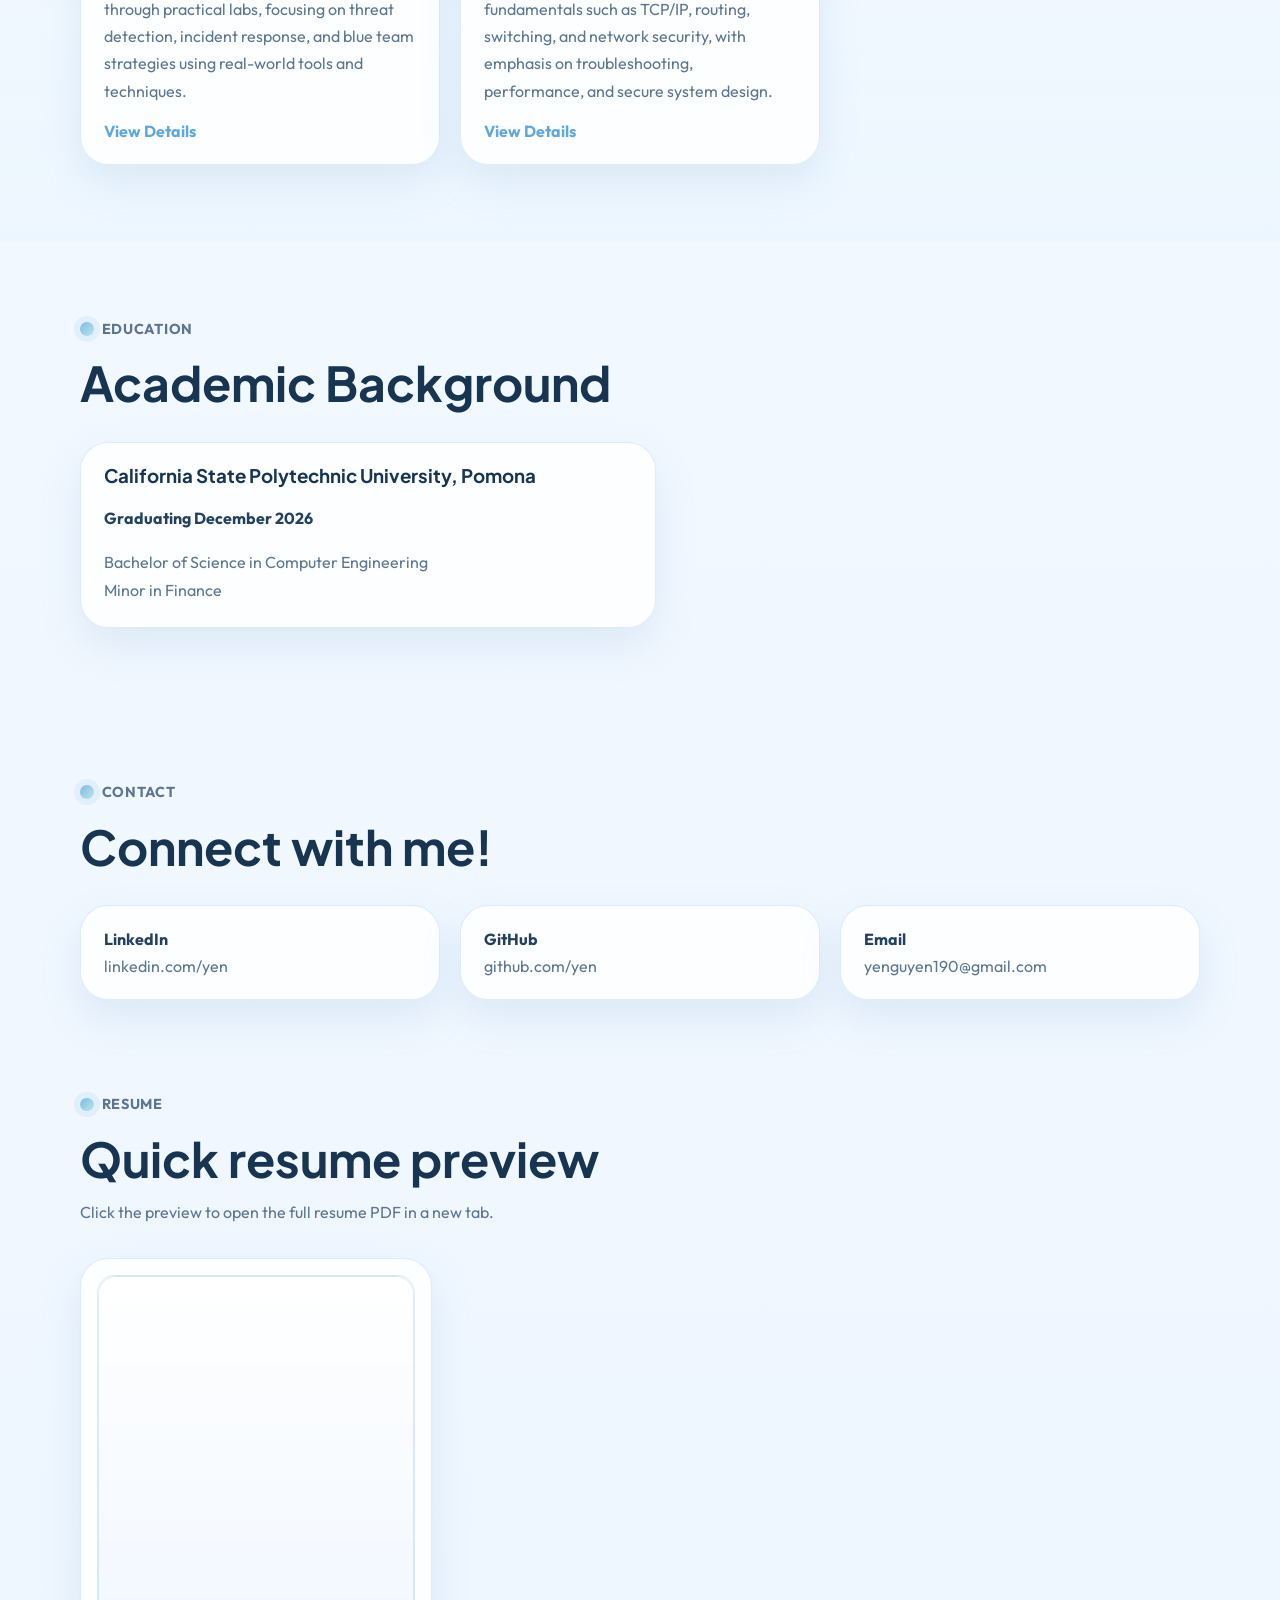
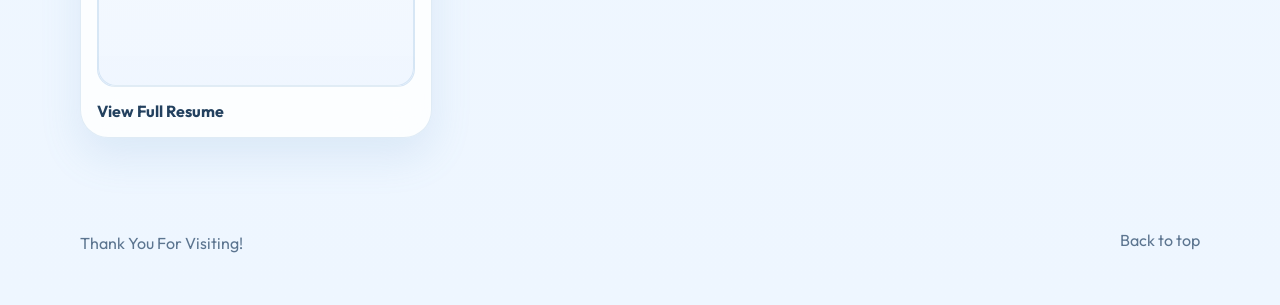
==== commit caf11f31: "Add files via upload" ====
--- a/portfolio/index.html
+++ b/portfolio/index.html
@@ -140,12 +140,13 @@
             <article class="project-card">
               <h3>PolySec Lab</h3>
               <p>
-                Worked on VR eVTOL simulator research connected to physiological sensor data and explored how security issues can affect these systems, including data handling, vulnerabilities, and secure communication.
-              </p>
-              <div class="tags">
-                <span>AV Support</span>
-                <span>Operations</span>
-                <span>Troubleshooting</span>
+               Worked on VR research using physiological sensor data, exploring how system design and security issues affect data flow and user privacy.
+              </p>
+              <div class="tags">
+                <span>Security</span>
+                <span>VR Research</span>
+                <span>Data Systems</span>
+                 <span>Physiological Device Research</span>
               </div>
               <button class="project-button" type="button" data-collection="experience" data-key="PolySec">
                 View Details
@@ -155,13 +156,14 @@
             <article class="project-card">
               <h3>FlowMetric</h3>
               <p>
-                Supported live events and hospitality operations through AV setup, sound and lighting
-                troubleshooting, and dependable on-site technical support.
-              </p>
-              <div class="tags">
-                <span>AV Support</span>
-                <span>Operations</span>
-                <span>Troubleshooting</span>
+                Worked on water risk research, helping analyze data and contribute to a white paper on climate impact and infrastructure.
+              </p>
+              <div class="tags">
+                <span>Research</span>
+                <span>Outreach</span>
+                <span>Documentation</span>
+             <span>Data Analysis</span>
+             <span>Water Risk</span>
               </div>
               <button class="project-button" type="button" data-collection="experience" data-key="FlowMetric">
                 View Details
@@ -192,7 +194,7 @@
         <div class="container">
           <div class="section-heading">
             <p class="eyebrow">Skills</p>
-            <h2>Tools, systems, and technical interests</h2>
+            <h2>Skills</h2>
           </div>
           <div class="skills-grid">
             <article class="content-card">
@@ -204,10 +206,13 @@
               </div>
             </article>
             <article class="content-card">
-              <h3>Networking</h3>
+              <h3>Networking & Cybersecurity</h3>
               <div class="tags tags-soft">
                 <span>TCP/IP</span>
-                <span>Connectivity Troubleshooting</span>
+                <span>Network Troubleshooting</span>
+                  <span>Vulnerability Analysis</span>
+                 <span>Encryption</span>
+            <span>Pen Testing</span>
               </div>
             </article>
             <article class="content-card">
@@ -225,18 +230,8 @@
                 <span>Microsoft Office 365</span>
                 <span>MATLAB</span>
                 <span>Visual Studio</span>
-              </div>
-            </article>
-            <article class="content-card">
-              <h3>Cybersecurity Interests</h3>
-              <div class="tags tags-soft">
-                <span>Security Fundamentals</span>
-                <span>Vulnerability Analysis</span>
-                <span>Secure Communication</span>
-                <span>Authentication</span>
-                <span>Encryption Concepts</span>
-              </div>
-            </article>
+               <span>Altium</span>
+              </div>
           </div>
         </div>
       </section>
@@ -245,7 +240,7 @@
         <div class="container">
           <div class="section-heading">
             <p class="eyebrow">Certifications / Learning</p>
-            <h2>Technical growth</h2>
+            <h2>Technical Growth</h2>
           </div>
           <div class="learning-grid">
             <article class="project-card project-card--compact">
@@ -313,18 +308,21 @@
             <h2>Quick resume preview</h2>
             <p>Click the preview to open the full resume PDF in a new tab.</p>
           </div>
-          <div class="resume-wrap">
-            <a class="resume-card" href="./assets/resume.pdf" target="_blank" rel="noreferrer">
-              <img
-                class="resume-preview"
-                src="./assets/resume-preview.png"
-                alt="Preview of resume"
-              />
-              <div class="resume-copy">
-                <strong>View Full Resume</strong>
-              </div>
-            </a>
-          </div>
+            <div class="resume-wrap">
+              <a class="resume-card" href="./pdf/resume.pdf" target="_blank" rel="noreferrer">
+                <object
+                  class="resume-preview"
+                  data="./pdf/Resume.pdf#view=FitH"
+                  type="application/pdf"
+                  aria-label="Preview of resume"
+                >
+                  <div class="resume-preview resume-preview--fallback"></div>
+                </object>
+                <div class="resume-copy">
+                  <strong>View Full Resume</strong>
+                </div>
+              </a>
+            </div>
         </div>
       </section>
     </main>
--- a/portfolio/style.css
+++ b/portfolio/style.css
@@ -613,11 +613,16 @@
 .resume-preview {
   width: 100%;
   aspect-ratio: 8.5 / 11;
-  object-fit: cover;
+  display: block;
   border-radius: 18px;
   border: 1px solid var(--line);
   background:
     linear-gradient(180deg, rgba(255, 255, 255, 0.92), rgba(239, 246, 255, 0.95));
+}
+
+.resume-preview--fallback {
+  width: 100%;
+  height: 100%;
 }
 
 body.dark-theme .resume-preview {
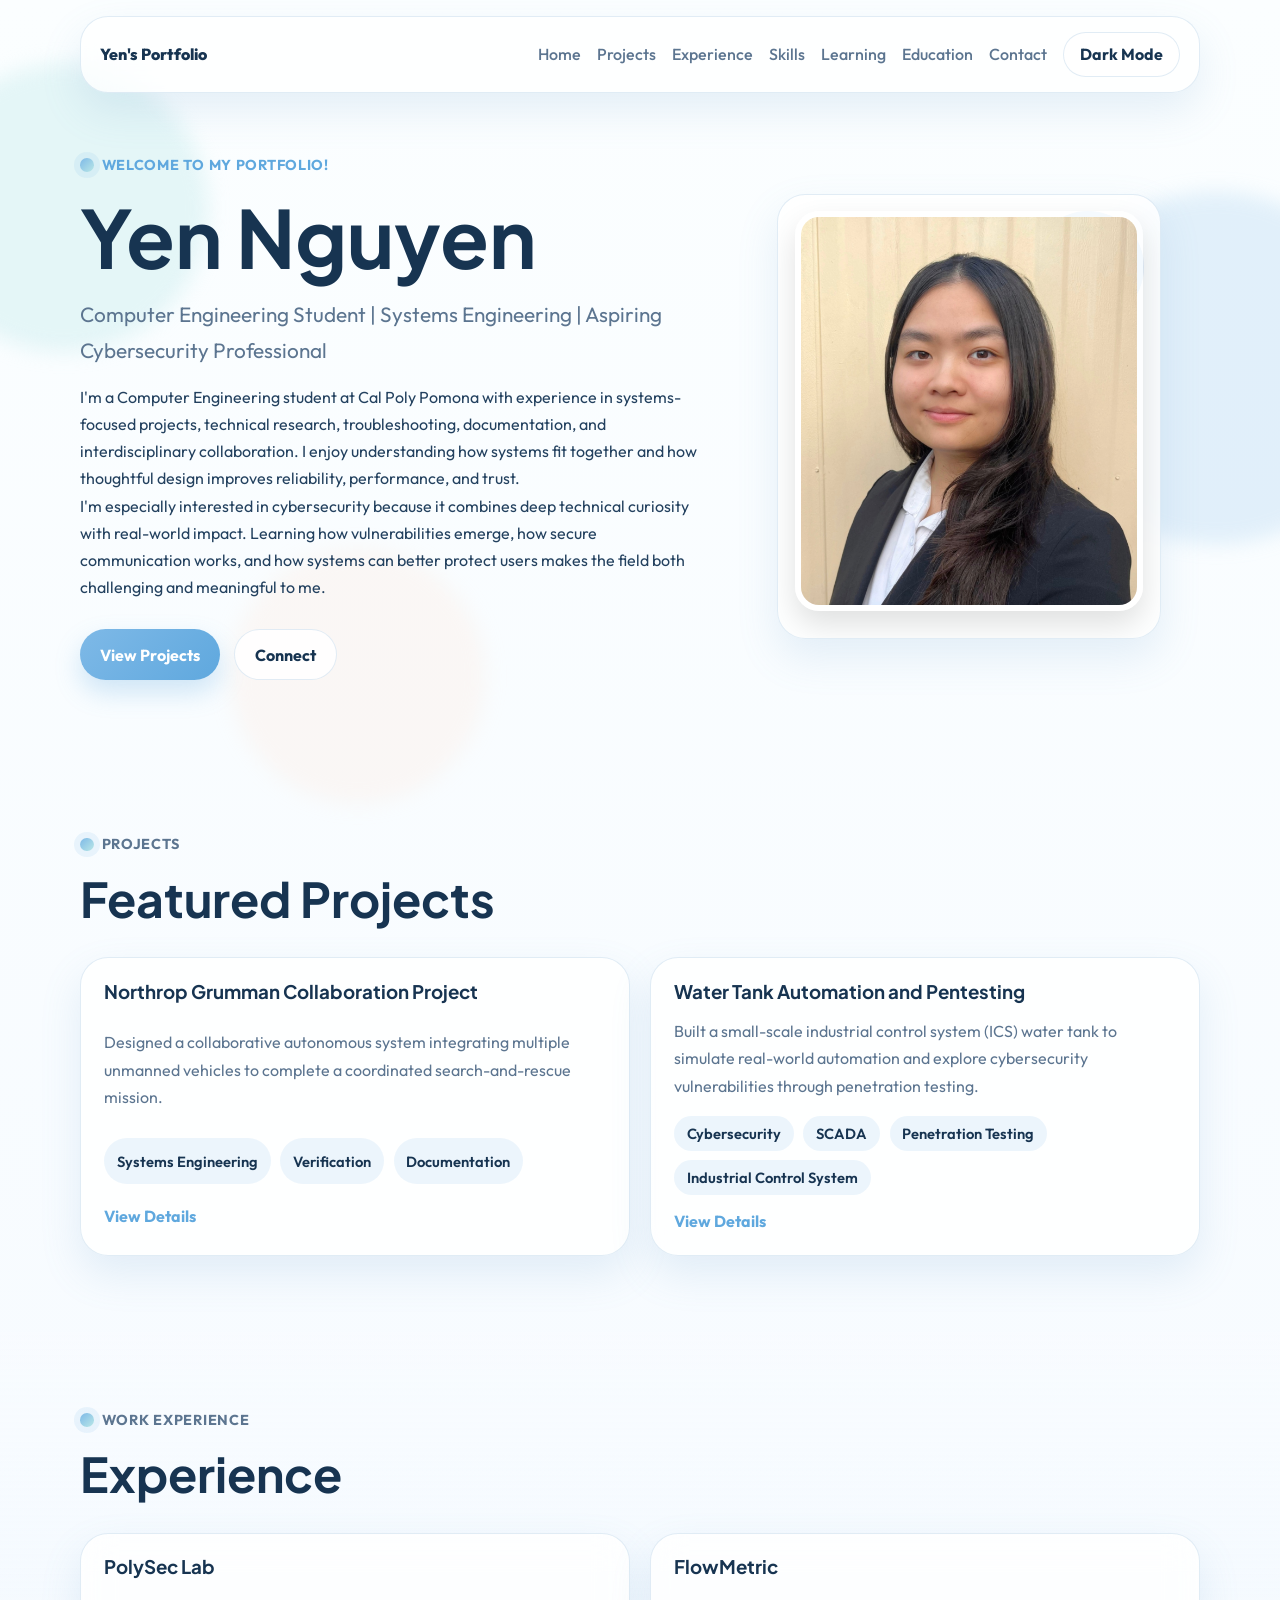
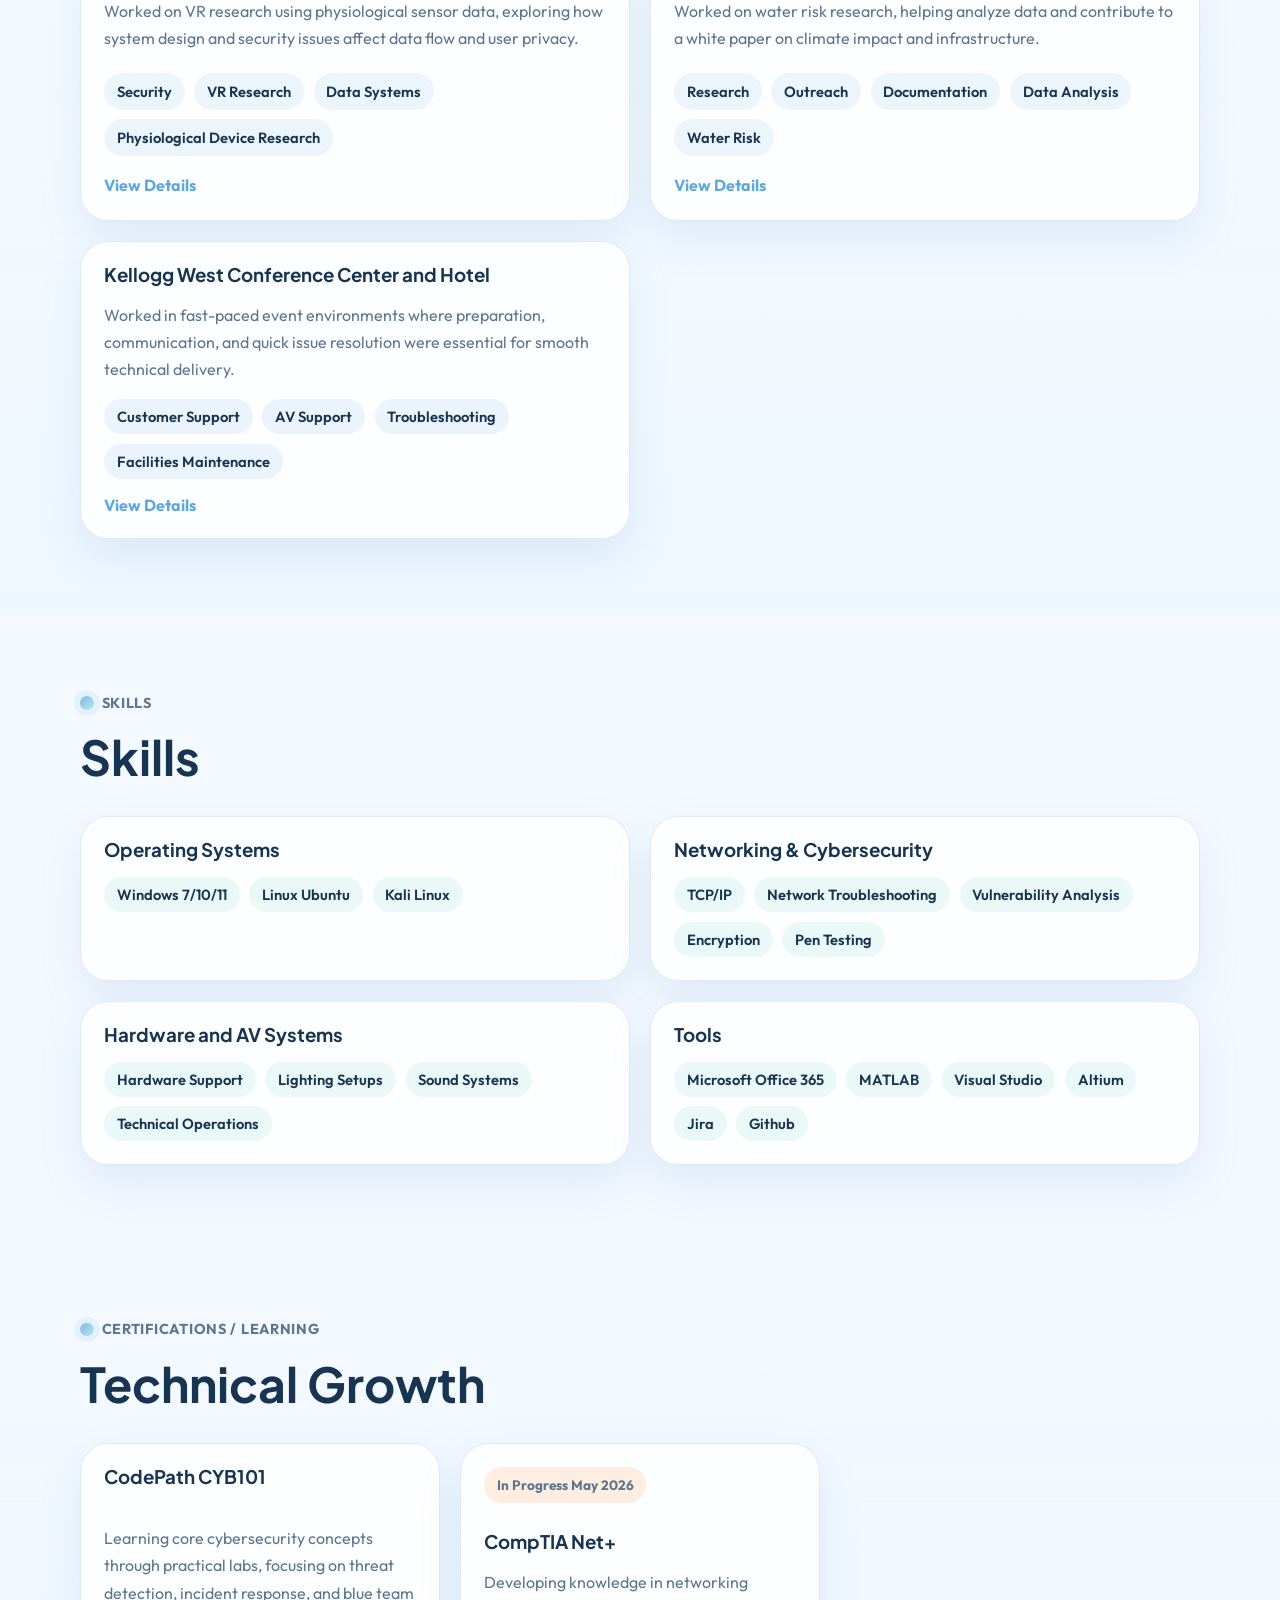
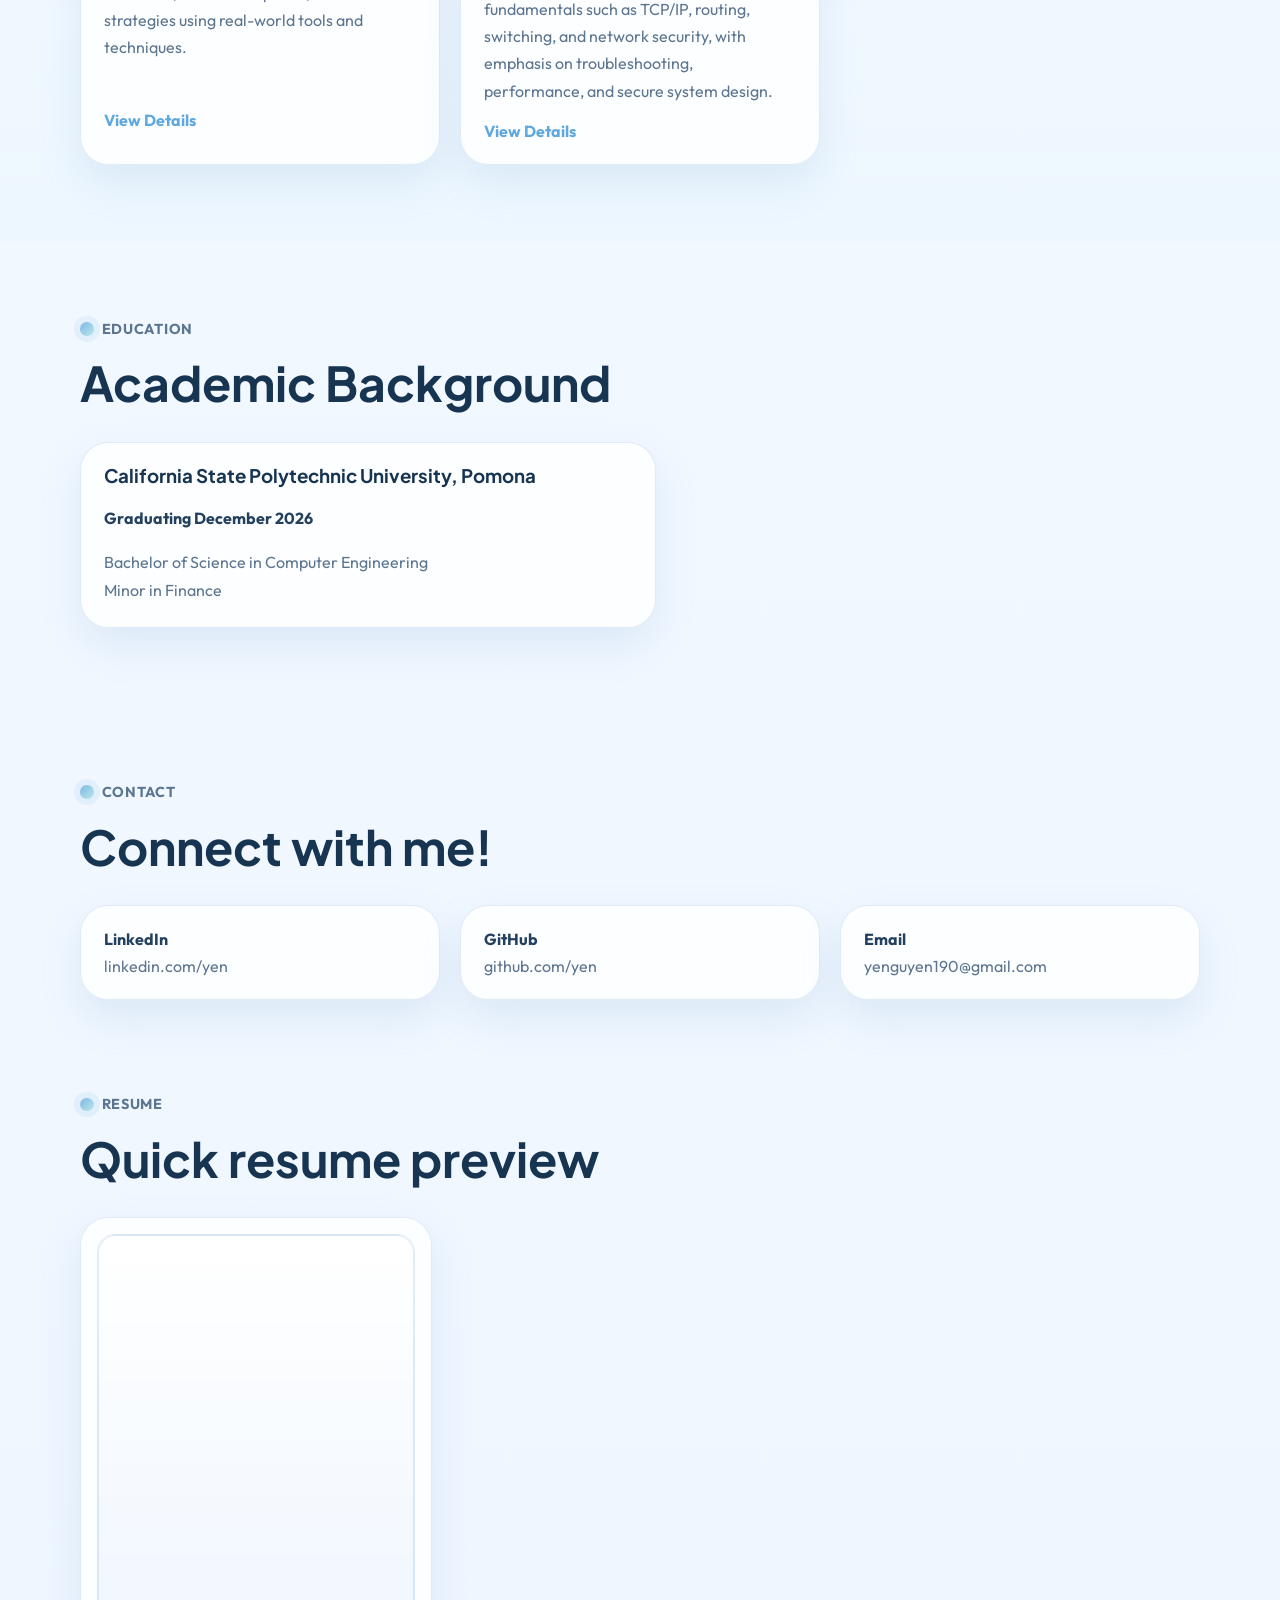
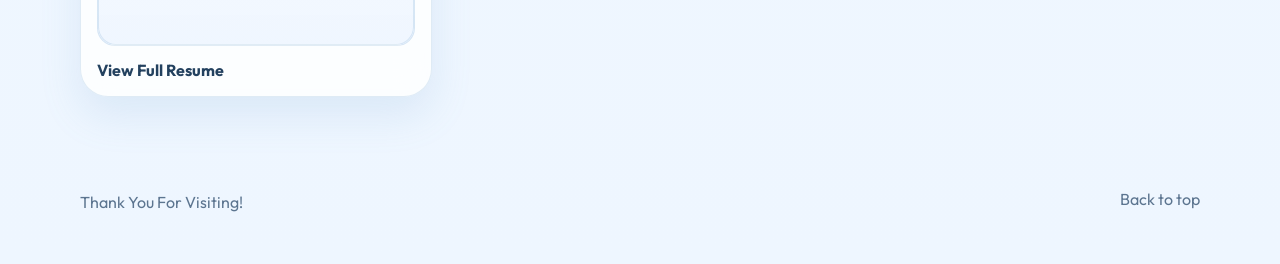
==== commit 7e286900: "Add files via upload" ====
--- a/portfolio/index.html
+++ b/portfolio/index.html
@@ -231,6 +231,8 @@
                 <span>MATLAB</span>
                 <span>Visual Studio</span>
                <span>Altium</span>
+              <span>Jira</span>
+                <span>Github</span>
               </div>
           </div>
         </div>
@@ -244,7 +246,6 @@
           </div>
           <div class="learning-grid">
             <article class="project-card project-card--compact">
-              <p class="status-pill">In Progress May 2026</p>
               <h3>CodePath CYB101</h3>
               <p>Learning core cybersecurity concepts through practical labs, focusing on threat detection, incident response, and blue team strategies using real-world tools and techniques.</p>
               <button class="project-button" type="button" data-collection="certifications" data-key="codepath">
@@ -306,7 +307,6 @@
           <div class="section-heading">
             <p class="eyebrow">Resume</p>
             <h2>Quick resume preview</h2>
-            <p>Click the preview to open the full resume PDF in a new tab.</p>
           </div>
             <div class="resume-wrap">
               <a class="resume-card" href="./pdf/resume.pdf" target="_blank" rel="noreferrer">
@@ -361,6 +361,23 @@
         </button>
       </div>
     </div>
+
+    <div class="resume-modal hidden" id="resume-modal" aria-hidden="true">
+      <div class="resume-modal__backdrop" data-close-resume="true"></div>
+      <div class="resume-modal__panel" role="dialog" aria-modal="true" aria-label="Full resume preview">
+        <button class="resume-modal__close" type="button" data-close-resume="true" aria-label="Close resume preview">
+          x
+        </button>
+        <object
+          class="resume-modal__document"
+          data="./pdf/Resume.pdf#view=FitH"
+          type="application/pdf"
+          aria-label="Full resume PDF"
+        >
+          <iframe class="resume-modal__document" src="./pdf/Resume.pdf" title="Full resume PDF"></iframe>
+        </object>
+      </div>
+    </div>
   
     <script src="./script.js"></script>
   </body>
--- a/portfolio/style.css
+++ b/portfolio/style.css
@@ -913,6 +913,58 @@
   right: 1.25rem;
 }
 
+.resume-modal.hidden {
+  display: none;
+}
+
+.resume-modal {
+  position: fixed;
+  inset: 0;
+  z-index: 70;
+}
+
+.resume-modal__backdrop {
+  position: absolute;
+  inset: 0;
+  background: rgba(7, 15, 27, 0.82);
+  backdrop-filter: blur(4px);
+}
+
+.resume-modal__panel {
+  position: relative;
+  width: min(1000px, calc(100% - 2rem));
+  height: calc(100vh - 2rem);
+  margin: 1rem auto;
+  padding: 3.5rem 1rem 1rem;
+}
+
+.resume-modal__close {
+  position: absolute;
+  top: 0.75rem;
+  right: 0.75rem;
+  width: 3.2rem;
+  height: 3.2rem;
+  display: flex;
+  align-items: center;
+  justify-content: center;
+  border: 0;
+  border-radius: 50%;
+  background: rgba(255, 255, 255, 0.12);
+  color: #fff;
+  cursor: pointer;
+  font-size: 1.25rem;
+  font-weight: 700;
+}
+
+.resume-modal__document {
+  display: block;
+  width: 100%;
+  height: 100%;
+  border: 0;
+  border-radius: 22px;
+  background: #fff;
+}
+
 @media (max-width: 640px) {
   .modal-gallery {
     grid-template-columns: 1fr;
@@ -922,4 +974,10 @@
     width: calc(100% - 1rem);
     height: calc(100vh - 1rem);
   }
-}
+
+  .resume-modal__panel {
+    width: calc(100% - 1rem);
+    height: calc(100vh - 1rem);
+    padding: 3.75rem 0.5rem 0.5rem;
+  }
+}
